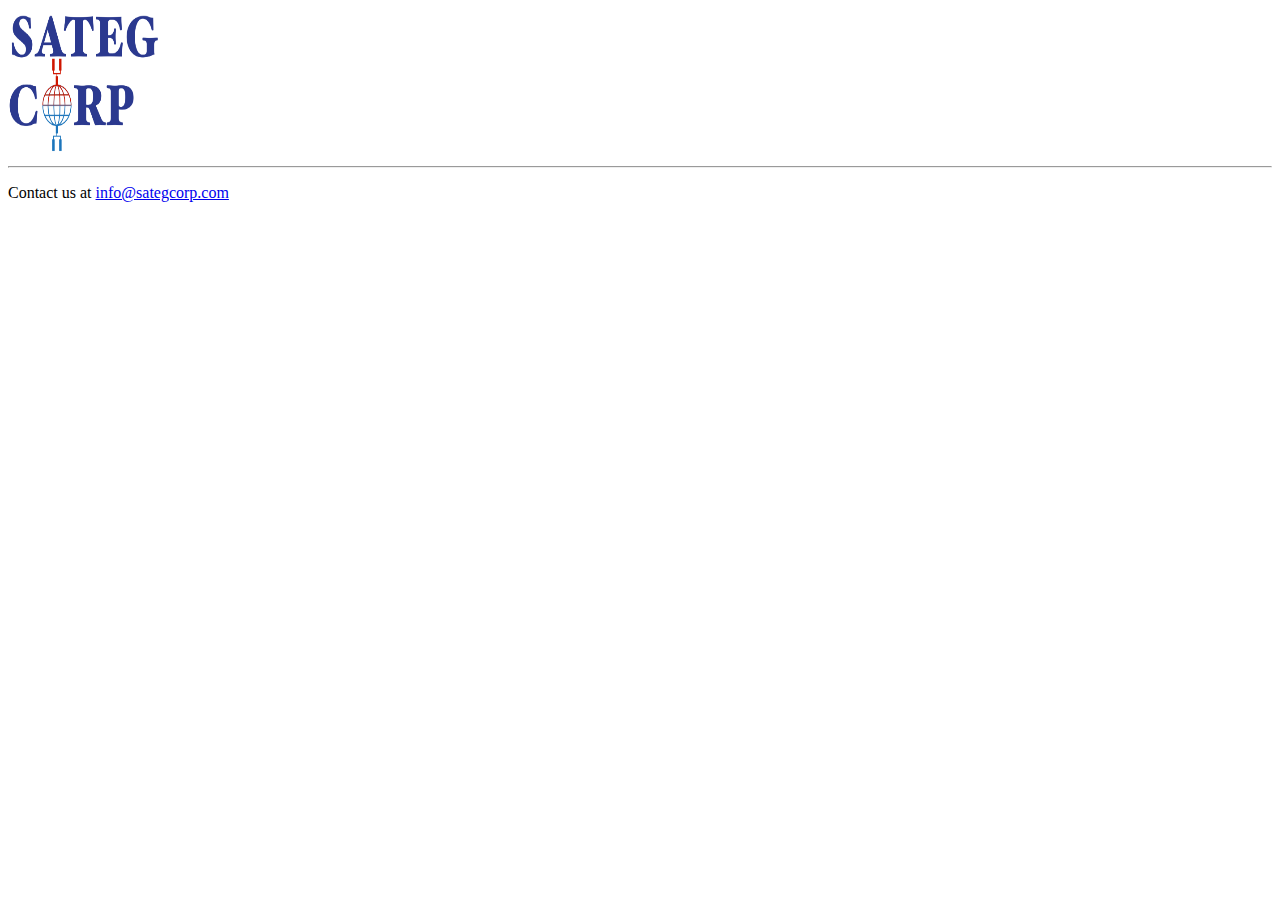
==== index.html @ cbb001ba "Basic contact site" ====
<html>
  <head></head>
  <body>
    <img size="small" src="sateglogo_v3.png" alt="SATEG CORP" style="float:none;width:150px;height:150px;">
    <hr>
    <p>
      Contact us at <a href="mailto:info@sategcorp.com">info@sategcorp.com</a>
    </p>
  </body>
</html>
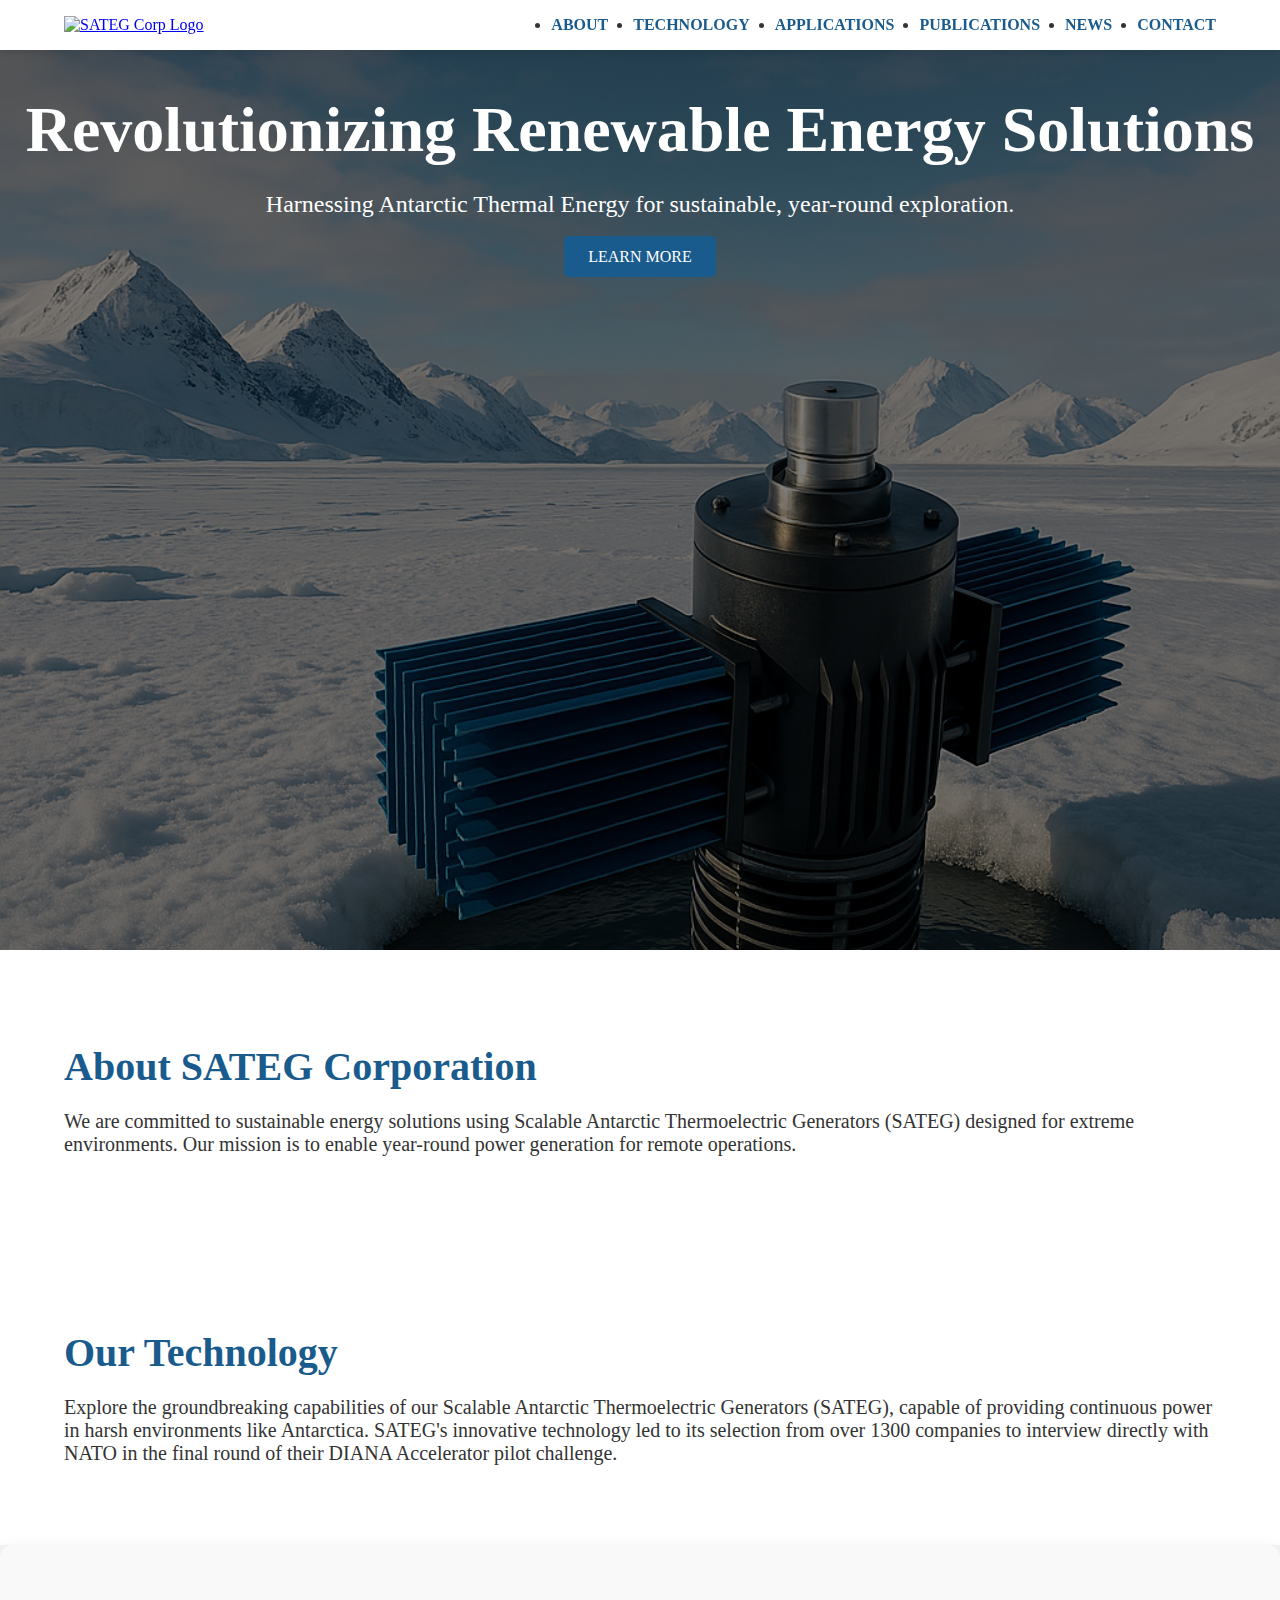
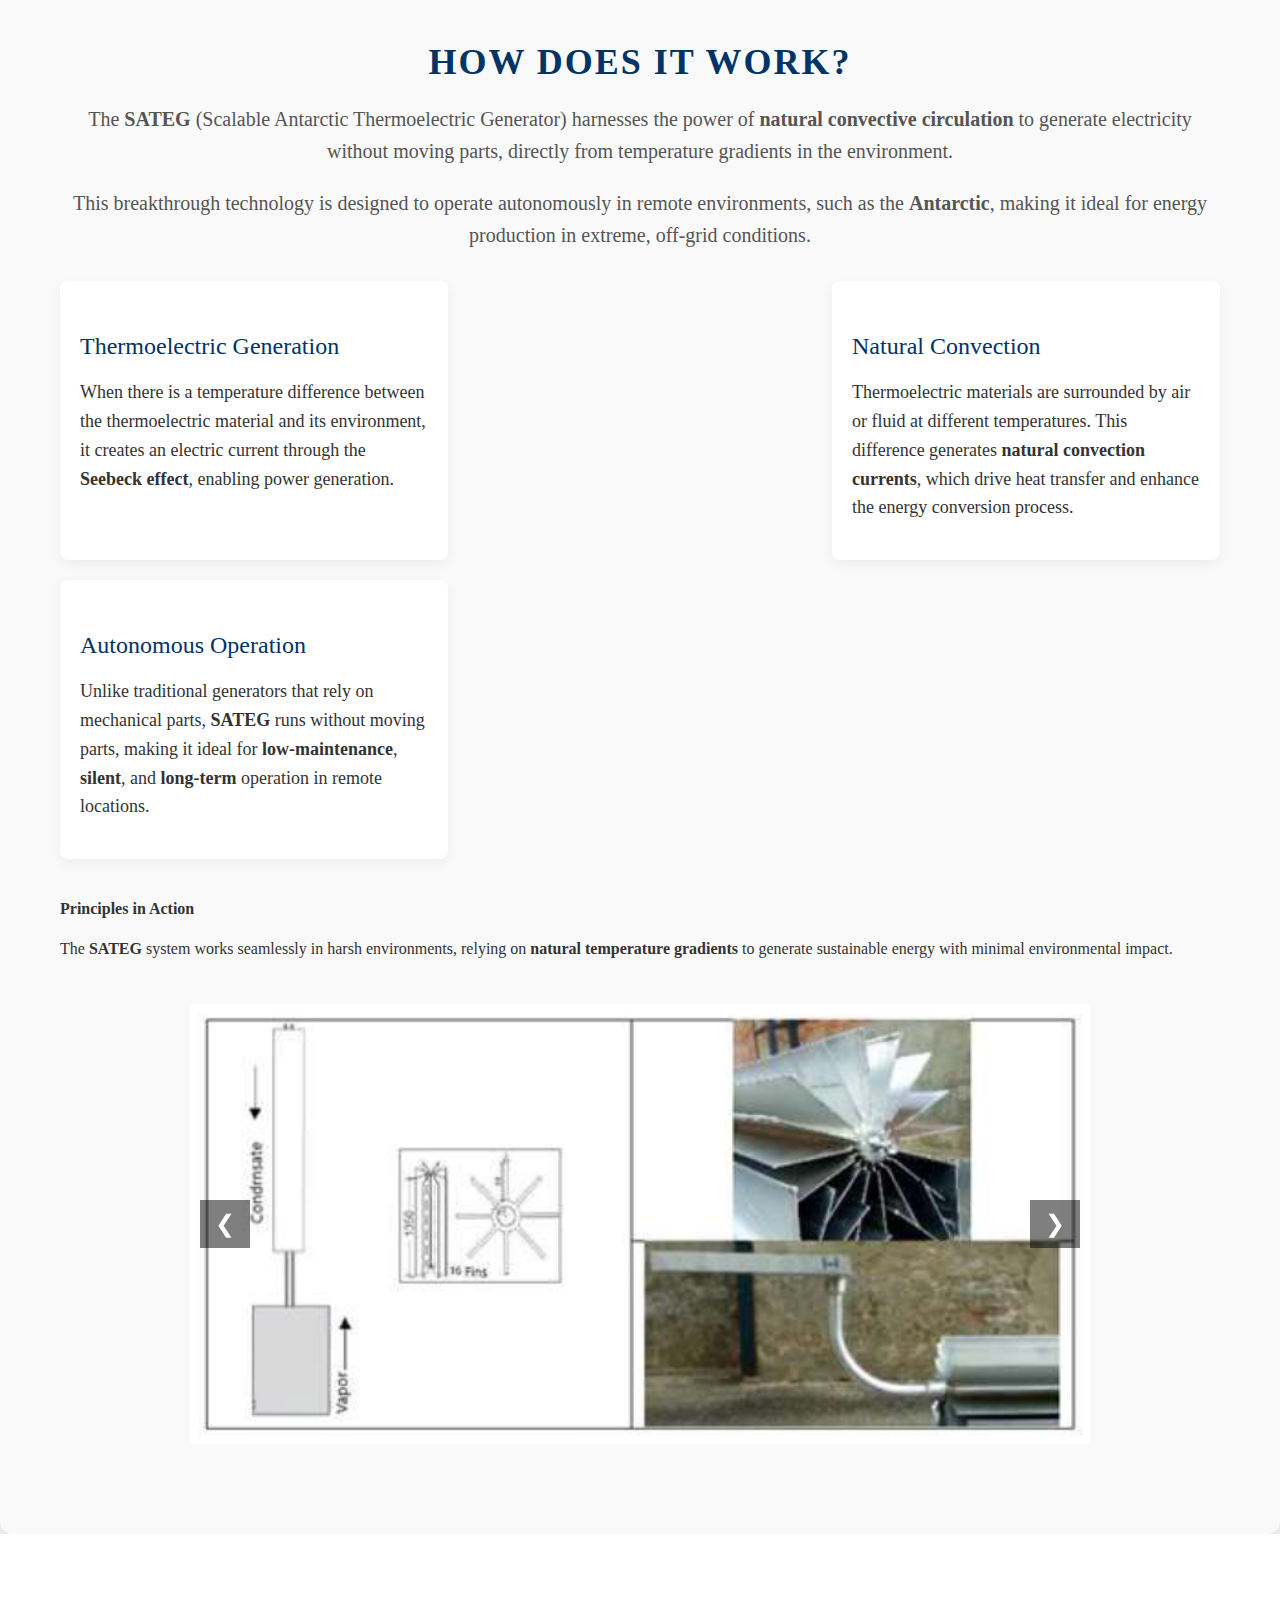
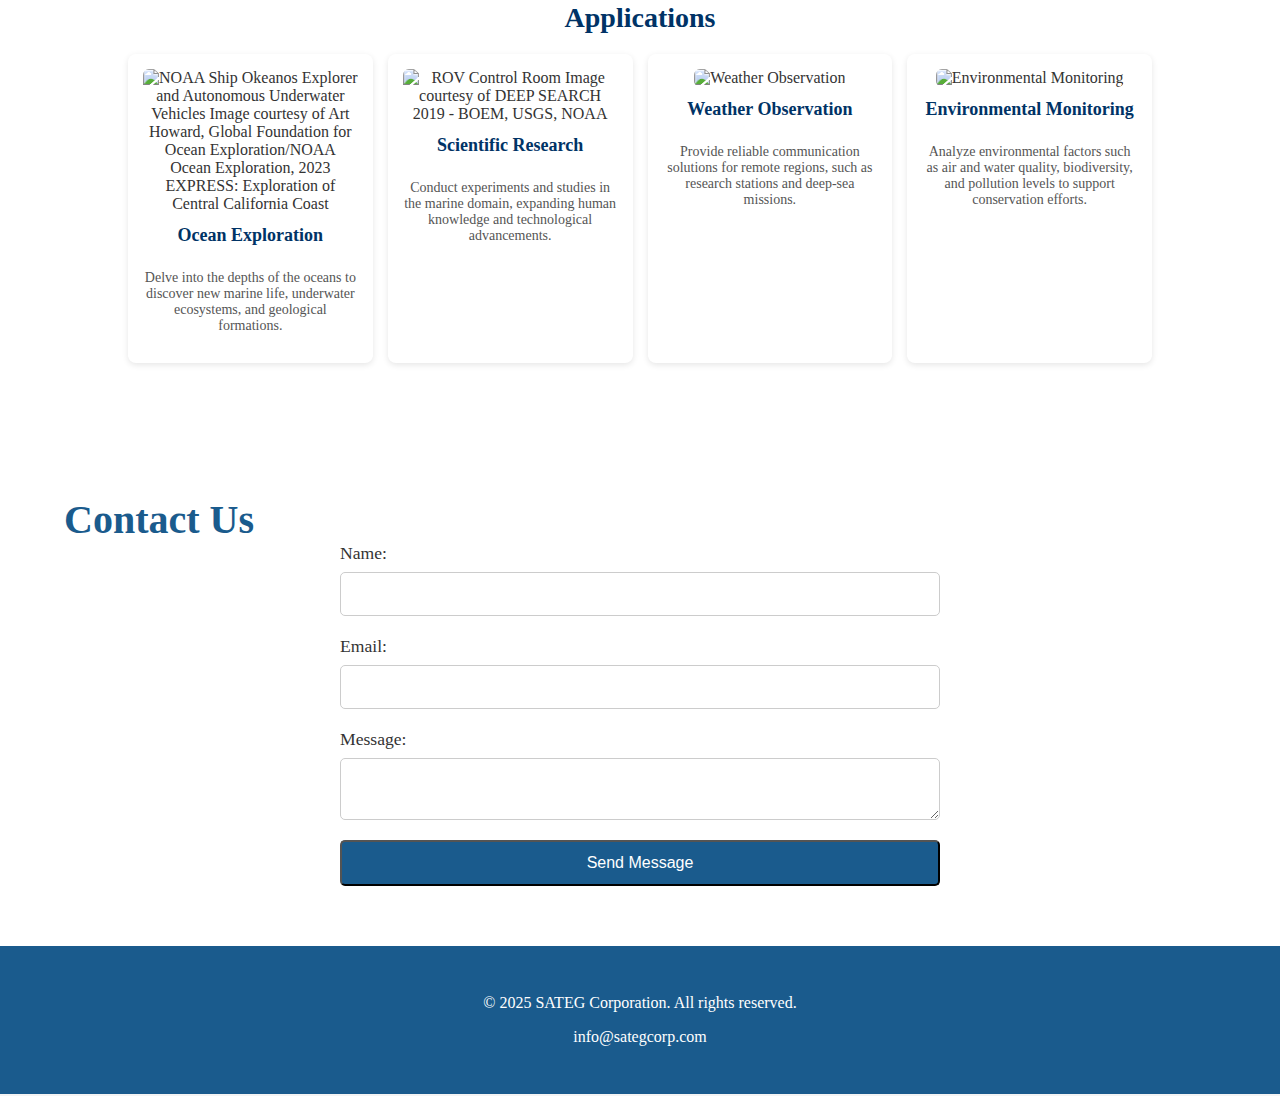
==== commit b0a61beb: "Update from Bobby" ====
--- a/index.html
+++ b/index.html
@@ -1,10 +1,163 @@
-<html>
-  <head></head>
-  <body>
-    <img size="small" src="sateglogo_v3.png" alt="SATEG CORP" style="float:none;width:150px;height:150px;">
-    <hr>
-    <p>
-      Contact us at <a href="mailto:info@sategcorp.com">info@sategcorp.com</a>
-    </p>
-  </body>
+<!DOCTYPE html>
+<html lang="en">
+<head>
+    <meta charset="UTF-8">
+    <meta name="viewport" content="width=device-width, initial-scale=1.0">
+    <meta http-equiv="X-UA-Compatible" content="ie=edge">
+    <title>SATEG Corporation - Sustainable Energy Solutions</title>
+    <link rel="stylesheet" href="styles.css">
+</head>
+<body>
+
+    <!-- Navbar -->
+    <nav class="navbar">
+        <div class="logo">
+            <a href="#"><img src="C:\Users\rkova\Documents\SATEG Corp\SATEG Website Update\images\sateglogo_v3.png" alt="SATEG Corp Logo" class="logo-img"></a>
+        </div>
+        <ul>
+            <li><a href="index.html#about">About</a></li>
+            <li><a href="index.html#technology">Technology</a></li>
+            <li><a href="index.html#applications">Applications</a></li>
+            <li><a href="publications.html">Publications</a></li>
+            <li><a href="index.html#news">News</a></li>
+            <li><a href="index.html#contact">Contact</a></li>
+        </ul>
+    </nav>
+
+    
+
+    <!-- Hero Section -->
+    <header class="hero-section">
+        <div class="hero-overlay">
+            <div class="hero-content">
+                <h1>Revolutionizing Renewable Energy Solutions</h1>
+                <p>Harnessing Antarctic Thermal Energy for sustainable, year-round exploration.</p>
+                <a href="#technology" class="cta-btn">Learn More</a>
+            </div>
+        </div>
+    </header>
+
+    <!-- About Section -->
+    <section id="about" class="section">
+        <div class="section-content">
+            <h2>About SATEG Corporation</h2>
+            <p>We are committed to sustainable energy solutions using Scalable Antarctic Thermoelectric Generators (SATEG) designed for extreme environments. Our mission is to enable year-round power generation for remote operations.</p>
+        </div>
+    </section>
+
+    <!-- Technology Section -->
+    <section id="technology" class="section">
+        <div class="section-content">
+            <h2>Our Technology</h2>
+            <p>Explore the groundbreaking capabilities of our Scalable Antarctic Thermoelectric Generators (SATEG), capable of providing continuous power in harsh environments like Antarctica. SATEG's innovative technology led to its selection from over 1300 companies to interview directly with NATO in the final round of their DIANA Accelerator pilot challenge.</p>
+        </div>
+    </section>
+
+       <!-- New "How Does It Work" Subheading -->
+       <div id="how-it-works" class="how-it-works">
+        <h3>How Does It Work?</h3>
+        
+        <div class="description">
+            <p>The <strong>SATEG</strong> (Scalable Antarctic Thermoelectric Generator) harnesses the power of <strong>natural convective circulation</strong> to generate electricity without moving parts, directly from temperature gradients in the environment.</p>
+            <p>This breakthrough technology is designed to operate autonomously in remote environments, such as the <strong>Antarctic</strong>, making it ideal for energy production in extreme, off-grid conditions.</p>
+        </div>
+        
+        <!-- Key Principles with Horizontal Layout -->
+        <div class="principles">
+            <div class="left-principle">
+                <h4>Thermoelectric Generation</h4>
+                <p>When there is a temperature difference between the thermoelectric material and its environment, it creates an electric current through the <strong>Seebeck effect</strong>, enabling power generation.</p>
+            </div>
+            
+            <div class="center-principle">
+                <h4>Natural Convection</h4>
+                <p>Thermoelectric materials are surrounded by air or fluid at different temperatures. This difference generates <strong>natural convection currents</strong>, which drive heat transfer and enhance the energy conversion process.</p>
+            </div>
+
+            <div class="right-principle">
+                <h4>Autonomous Operation</h4>
+                <p>Unlike traditional generators that rely on mechanical parts, <strong>SATEG</strong> runs without moving parts, making it ideal for <strong>low-maintenance</strong>, <strong>silent</strong>, and <strong>long-term</strong> operation in remote locations.</p>
+            </div>
+        </div>
+        
+        <!-- Schematic Image -->
+        <h4>Principles in Action</h4>
+        <p>The <strong>SATEG</strong> system works seamlessly in harsh environments, relying on <strong>natural temperature gradients</strong> to generate sustainable energy with minimal environmental impact.</p>
+    
+        <!-- Slideshow Section -->
+            <div class="schematic-slideshow">
+                <div class="slideshow-container">
+                    <img src="images/schematic1.png" class="slideshow-item active">
+                    <img src="images/schematic2.png" class="slideshow-item">
+                    <img src="images/schematic3.png" class="slideshow-item">
+                    <img src="images/schematic4.png" class="slideshow-item">
+                    <img src="images/schematic5.png" class="slideshow-item">
+                    <img src="images/schematic6.png" class="slideshow-item">
+                </div>
+                <button class="slideshow-btn prev-btn">&#10094;</button>
+                <button class="slideshow-btn next-btn">&#10095;</button>
+            </div>
+
+    </div>
+</section>
+
+ <!-- Applications Section (Now Following Technology) -->
+<section id="applications" class="applications-section">
+    <h3>Applications</h3>
+    <div class="applications-container">
+        <div class="application">
+            <img src="C:\Users\rkova\Documents\SATEG Corp\SATEG Website Update\images\ocean_exploration.jpg" alt="NOAA Ship Okeanos Explorer and Autonomous Underwater Vehicles
+            Image courtesy of Art Howard, Global Foundation for Ocean Exploration/NOAA Ocean Exploration, 2023 EXPRESS: Exploration of Central California Coast">
+            <h4>Ocean Exploration</h4>
+            <p>Delve into the depths of the oceans to discover new marine life, underwater ecosystems, and geological formations.</p>
+        </div>
+        <div class="application">
+            <img src="C:\Users\rkova\Documents\SATEG Corp\SATEG Website Update\images\scientific_research.jpg" alt="ROV Control Room
+            Image courtesy of DEEP SEARCH 2019 - BOEM, USGS, NOAA">
+            <h4>Scientific Research</h4>
+            <p>Conduct experiments and studies in the marine domain, expanding human knowledge and technological advancements.</p>
+        </div>
+        <div class="application">
+            <img src= "C:\Users\rkova\Documents\SATEG Corp\SATEG Website Update\images\local weather observation.jpg" alt="Weather Observation">
+            <h4>Weather Observation</h4>
+            <p>Provide reliable communication solutions for remote regions, such as research stations and deep-sea missions.</p>
+        </div>
+        <div class="application">
+            <img src= "C:\Users\rkova\Documents\SATEG Corp\SATEG Website Update\images\automated_weather_station.jpg" alt="Environmental Monitoring">
+            <h4>Environmental Monitoring</h4>
+            <p>Analyze environmental factors such as air and water quality, biodiversity, and pollution levels to support conservation efforts.</p>
+        </div>
+    </div>
+</section>
+    
+
+    <!-- Contact Section -->
+    <section id="contact" class="section">
+        <div class="container">
+            <h2>Contact Us</h2>
+            <form action="submit_form.php" method="POST">
+                <label for="name">Name:</label>
+                <input type="text" id="name" name="name" required>
+                <label for="email">Email:</label>
+                <input type="email" id="email" name="email" required>
+                <label for="message">Message:</label>
+                <textarea id="message" name="message" required></textarea>
+                <button type="submit">Send Message</button>
+            </form>
+        </div>
+    </section>
+    
+    <!-- Footer -->
+    <footer>
+        <p>&copy; 2025 SATEG Corporation. All rights reserved.</p>
+        <p>info@sategcorp.com</p>
+    </footer>
+
+    <!-- Java Script-->
+   
+    <script src="js/carousel.js"></script> 
+  
+
+</body>
+
 </html>
--- a/styles.css
+++ b/styles.css
@@ -0,0 +1,517 @@
+/* General Styles */
+body {
+    font-family: 'Hoefler Text', Georgia, serif;
+    margin: 0;
+    padding: 0;
+    background-color: #f4f4f4;
+    color: #333;
+}
+
+/* Navbar */
+.navbar {
+    display: flex;
+    justify-content: space-between;
+    align-items: center;
+    position: sticky;
+    top: 0;
+    background-color: #fff;
+    padding: 1rem 5%;
+    box-shadow: 0 2px 10px rgba(0, 0, 0, 0.1);
+    z-index: 10;
+}
+
+.navbar .logo a {
+    display: inline-block;
+}
+
+.navbar .logo-img {
+    width: 120px; /* Adjust logo size */
+    height: auto;
+}
+
+.navbar ul {
+    display: flex;
+    margin: 0;
+    padding: 0;
+}
+
+.navbar ul li {
+    margin-left: 25px;
+}
+
+.navbar ul li a {
+    color: #1a5b8d; /* Primary accent color */
+    font-size: 16px;
+    font-weight: bold;
+    text-decoration: none;
+    text-transform: uppercase;
+}
+
+/* Hero Section */
+.hero-section {
+    position: relative;
+    width: 100%;
+    height: 100vh; /* Full viewport height */
+    background-image: url('images/SATEG Deployment in Antarctic Landscape.png'); /* Replace with the hero image */
+    background-size: cover;
+    background-position: center;
+    color: white;
+    display: flex;
+    align-items: center;
+    justify-content: center;
+    text-align: center;
+}
+
+.hero-overlay {
+    position: absolute;
+    top: 0;
+    left: 0;
+    right: 0;
+    bottom: 0;
+    background: rgba(0, 0, 0, 0.5); /* Dark overlay */
+}
+
+.hero-content h1 {
+    font-size: 4rem;
+    font-weight: bold;
+    margin-bottom: 20px;
+}
+
+.hero-content p {
+    font-size: 1.5rem;
+    margin-bottom: 30px;
+}
+
+.cta-btn {
+    background-color: #1a5b8d;
+    padding: 12px 24px;
+    color: #fff;
+    border-radius: 5px;
+    font-size: 1rem;
+    text-transform: uppercase;
+    text-decoration: none;
+}
+
+/* Section Styling */
+.section {
+    padding: 60px 5%;
+    background-color: #fff;
+    color: #333;
+}
+
+.section h2 {
+    font-size: 2.5rem;
+    margin-bottom: 0px;
+    color: #1a5b8d;
+}
+
+.section p {
+    font-size: 1.25rem;
+}
+
+/* Slideshow Container */
+.schematic-slideshow {
+    position: relative;
+    width: 80%;
+    max-width: 900px;
+    margin: auto;
+    overflow: hidden;
+    height: 500px; /* Set the height to be fixed */
+}
+
+/* Individual Items in the Slideshow */
+.slideshow-container {
+    display: flex;
+    transition: transform 0.5s ease-in-out;
+    height: 100%; /* Ensure the container takes up the full height of the slideshow */
+}
+
+.slideshow-item {
+    width: 100%;
+    max-width: 900px;
+    display: none;
+    transition: all 0.5s ease-in-out;
+    object-fit: contain; /* Ensures that the images fit within the container without distortion */
+    height: 100%; /* Make the images fill the container */
+}
+
+/* Active Item */
+.slideshow-item.active {
+    display: block;
+    opacity: 1;
+}
+
+/* Hover Effect - Pop-out for Images */
+.slideshow-item:hover {
+    transform: scale(1.2); /* Increase size when hovered */
+    z-index: 2; /* Make hovered image appear above others */
+    opacity: 1; /* Ensure the image is fully visible when hovered */
+}
+
+/* Buttons */
+.slideshow-btn {
+    position: absolute;
+    top: 50%;
+    transform: translateY(-50%);
+    background-color: rgba(0, 0, 0, 0.5);
+    color: white;
+    border: none;
+    padding: 10px 15px;
+    font-size: 24px;
+    cursor: pointer;
+    z-index: 10;
+}
+
+.prev-btn {
+    left: 10px;
+}
+
+.next-btn {
+    right: 10px;
+}
+
+.slideshow-btn:hover {
+    background-color: rgba(0, 0, 0, 0.7);
+}
+
+
+/* How Does It Work Section Styling */
+#how-it-works {
+    margin-top: 0px;
+    padding: 60px;
+    background: #f9f9f9;
+    border-radius: 12px;
+    box-shadow: 0 6px 20px rgba(0, 0, 0, 0.1);
+    font-family: 'Hoefler Text', Georgia, serif;
+    max-width: 1200px;
+    margin: 0px auto;
+}
+
+/* Section Header Styling */
+#how-it-works h3 {
+    font-size: 36px;
+    font-weight: 600;
+    color: #003366;
+    text-align: center;
+    margin-bottom: 20px;
+    text-transform: uppercase;
+    letter-spacing: 2px;
+}
+
+/* Description Section */
+#how-it-works .description {
+    margin-bottom: 30px;
+    text-align: center;
+}
+
+#how-it-works .description p {
+    font-size: 20px;
+    color: #555;
+    line-height: 1.6;
+}
+
+/* Key Principles Layout - Flexbox for Horizontal Layout */
+#how-it-works .principles {
+    display: flex;
+    justify-content: space-between;
+    flex-wrap: wrap;
+}
+
+#how-it-works .left-principle,
+#how-it-works .center-principle,
+#how-it-works .right-principle {
+    width: 30%;
+    background: #ffffff;
+    padding: 20px;
+    margin-bottom: 20px;
+    border-radius: 8px;
+    box-shadow: 0 4px 12px rgba(0, 0, 0, 0.05);
+    transition: all 0.3s ease-in-out;
+}
+
+#how-it-works .left-principle h4,
+#how-it-works .center-principle h4,
+#how-it-works .right-principle h4 {
+    font-size: 24px;
+    font-weight: 500;
+    color: #003366;
+    margin-bottom: 15px;
+}
+
+#how-it-works .left-principle p,
+#how-it-works .center-principle p,
+#how-it-works .right-principle p {
+    font-size: 18px;
+    color: #333;
+    line-height: 1.6;
+}
+
+#how-it-works .left-principle:hover,
+#how-it-works .center-principle:hover,
+#how-it-works .right-principle:hover {
+    transform: translateY(-10px);
+    box-shadow: 0 8px 20px rgba(0, 0, 0, 0.1);
+}
+
+/* Schematic Image Styling */
+.sateg-schematic {
+    text-align: center;
+    margin-top: 40px;
+}
+
+.sateg-schematic-img {
+    max-width: 90%;
+    height: auto;
+    border-radius: 12px;
+    box-shadow: 0 6px 18px rgba(0, 0, 0, 0.1);
+    transition: all 0.3s ease;
+}
+
+.sateg-schematic-img:hover {
+    transform: scale(1.05);
+}
+/* Applications Section*/
+.applications-section {
+    text-align: center;
+    padding: 40px 10%;
+    background-color: white;
+}
+
+.applications-section h3 {
+    font-size: 28px;
+    font-weight: 600;
+    margin-bottom: 20px;
+    color: #003366; /* Adjust to match the branding */
+}
+
+.applications-container {
+    display: flex;
+    justify-content: space-between;
+    align-items: stretch;
+    gap: 15px;
+}
+
+.application {
+    flex: 1;
+    background: white;
+    padding: 15px;
+    border-radius: 8px;
+    box-shadow: 0 2px 6px rgba(0, 0, 0, 0.1);
+    text-align: center;
+    transition: transform 0.3s ease-in-out;
+}
+
+.application:hover {
+    transform: translateY(-5px);
+}
+
+.application img {
+    width: 100%;
+    height: 160px;
+    object-fit: cover;
+    border-radius: 6px;
+}
+
+.application h4 {
+    font-size: 18px;
+    margin-top: 12px;
+    color: #003366;
+}
+
+.application p {
+    font-size: 14px;
+    color: #555;
+    margin-top: 8px;
+}
+
+
+/*Publications Page */
+
+.publications-section {
+    text-align: center;
+    padding: 60px 10%;
+    background-color: #f8f9fa;
+}
+
+.publications-container {
+    display: flex;
+    flex-direction: column;
+    gap: 20px;
+    max-width: 800px;
+    margin: 0 auto;
+}
+
+.publication {
+    display: flex;
+    align-items: center;
+    justify-content: space-between;
+    background: white;
+    padding: 15px;
+    border-radius: 8px;
+    box-shadow: 0 2px 6px rgba(0, 0, 0, 0.1);
+}
+
+.publication h4 {
+    flex-grow: 1;
+    text-align: center;
+    font-size: 18px;
+    margin-bottom: 8px;
+    color: #003366;
+}
+
+.publication a {
+    text-decoration: none;
+    color: #007bff;
+    font-weight: bold;
+    white-space: nowrap;
+}
+
+.publication a:hover {
+    text-decoration: underline;
+}
+
+/* Thumbnail Image Styling */
+.publications-container,
+.pdf-container {
+    display: flex;
+    flex-direction: column;
+    gap: 20px;
+    max-width: 800px;
+    margin: 0 auto;
+}
+
+.publication,
+.pdf-item {
+    background: white;
+    padding: 15px;
+    border-radius: 8px;
+    box-shadow: 0 2px 6px rgba(0, 0, 0, 0.1);
+    display: flex;
+    align-items: center;
+    justify-content: space-between;
+    gap: 20px;
+}
+
+.publication-thumbnail,
+.publication-thumbnail {
+    width: 80px; /* Set a fixed width for the thumbnails */
+    height: 80px; /* Set a fixed height */
+    object-fit: cover; /* Ensures the image fits within the container */
+    border-radius: 4px;
+}
+
+.publication h4,
+.pdf-item h4 {
+    font-size: 18px;
+    margin-bottom: 8px;
+    color: #003366;
+    text-align: center;
+}
+
+.publication a,
+.pdf-item a {
+    text-decoration: none;
+    color: #007bff;
+    font-weight: bold;
+    white-space: nowrap;
+}
+
+.publication a:hover,
+.pdf-item a:hover {
+    text-decoration: underline;
+}
+/* PDF Repository */
+.pdf-repository-section {
+    text-align: center;
+    padding: 60px 10%;
+    background-color: #f0f0f0;
+}
+
+.pdf-container {
+    display: flex;
+    flex-direction: column;
+    gap: 20px;
+    max-width: 800px;
+    margin: 0 auto;
+}
+
+.pdf-item {
+    background: white;
+    padding: 15px;
+    border-radius: 8px;
+    box-shadow: 0 2px 6px rgba(0, 0, 0, 0.1);
+}
+
+.pdf-item h4 {
+    font-size: 18px;
+    margin-bottom: 8px;
+    color: #003366;
+}
+
+.pdf-item a {
+    display: inline-block;
+    text-decoration: none;
+    color: #007bff;
+    font-weight: bold;
+}
+
+.pdf-item a:hover {
+    text-decoration: underline;
+}
+
+/* Contact Form */
+form {
+    display: flex;
+    flex-direction: column;
+    max-width: 600px;
+    margin: 0 auto;
+}
+
+form label {
+    font-size: 1.1rem;
+    margin-bottom: 8px;
+    color: #333;
+}
+
+form input, form textarea {
+    padding: 12px;
+    margin-bottom: 20px;
+    border: 1px solid #ccc;
+    border-radius: 5px;
+    font-size: 1rem;
+}
+
+form button {
+    background-color: #1a5b8d;
+    padding: 12px 24px;
+    color: #fff;
+    border-radius: 5px;
+    font-size: 1rem;
+    cursor: pointer;
+}
+
+form button:hover {
+    background-color: #174b71;
+}
+/* Footer */
+footer {
+    background-color: #1a5b8d;
+    color: white;
+    text-align: center;
+    padding: 2rem 5%;
+}
+
+/* Responsive Styling */
+@media (max-width: 768px) {
+    .navbar ul {
+        display: none; /* Hide navbar on smaller screens for mobile-friendly design */
+    }
+
+    .hero-content h1 {
+        font-size: 2.5rem;
+    }
+
+    .hero-content p {
+        font-size: 1.25rem;
+    }
+}
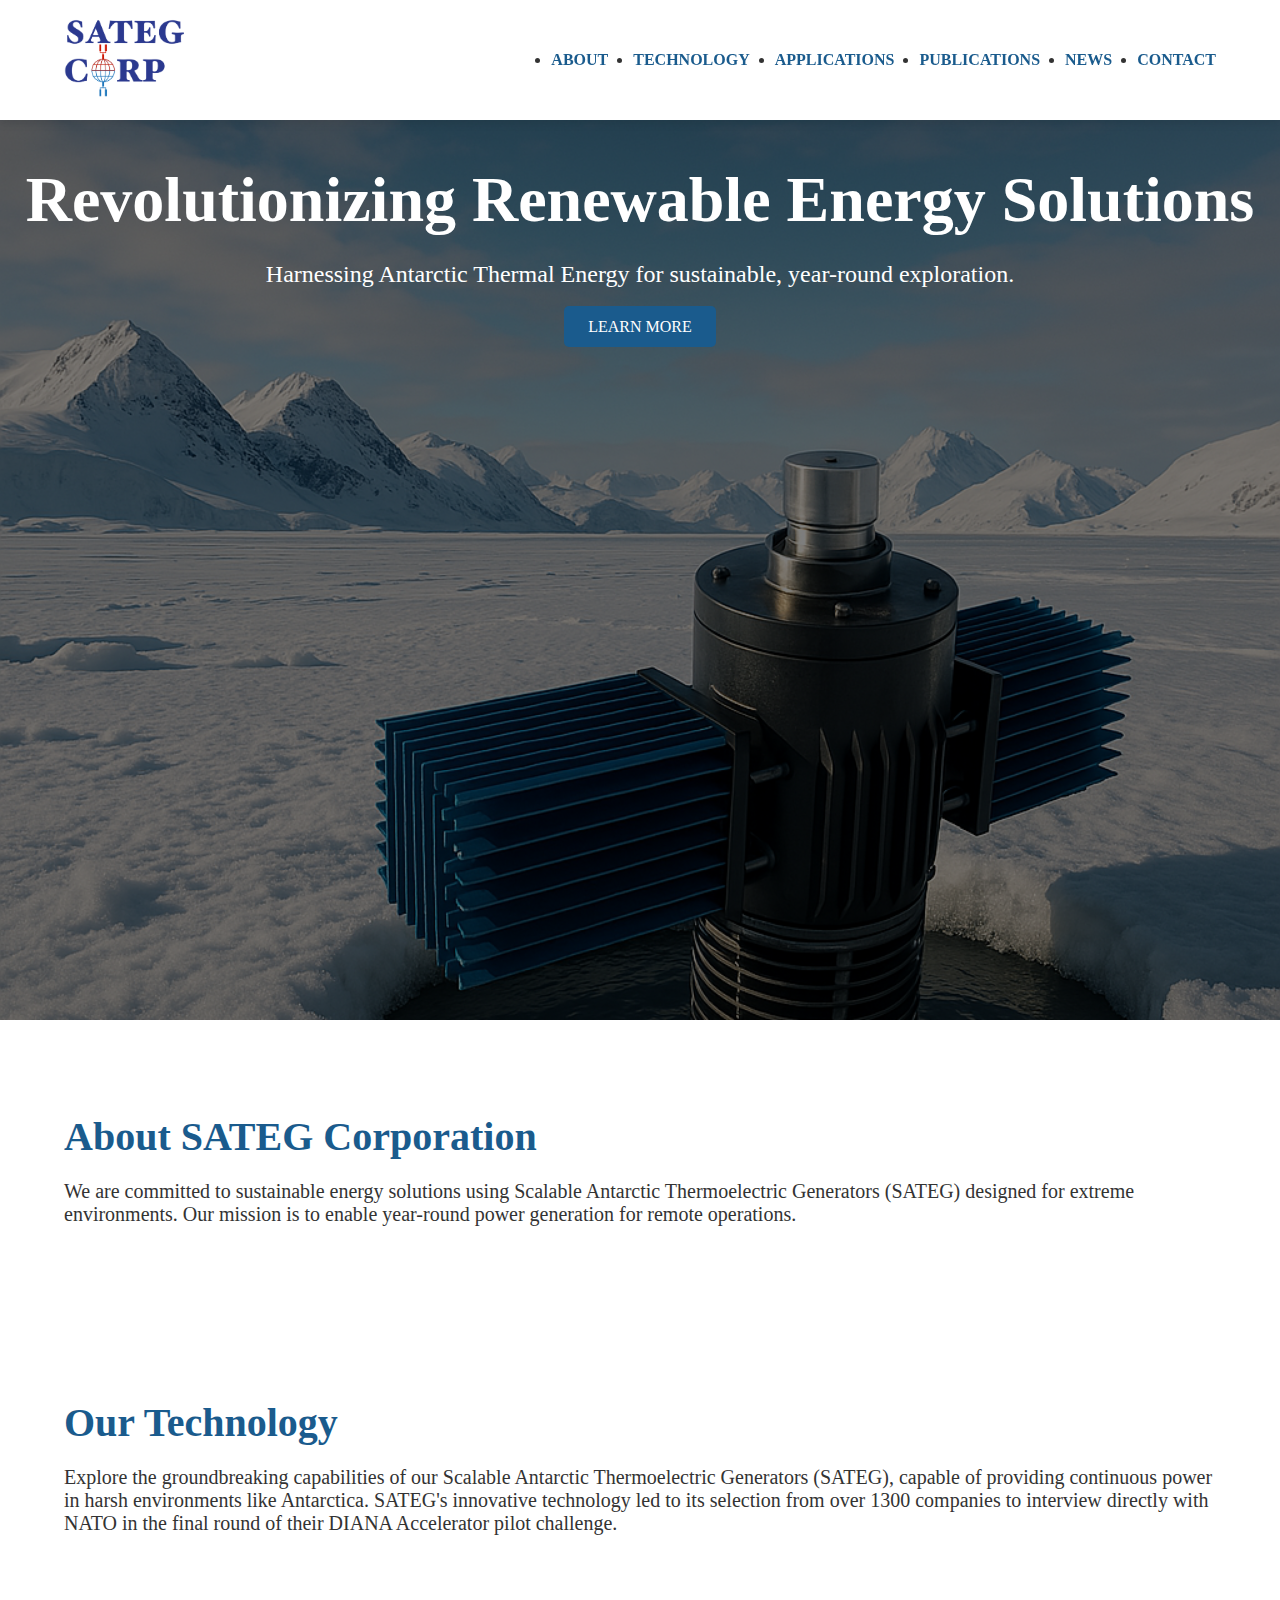
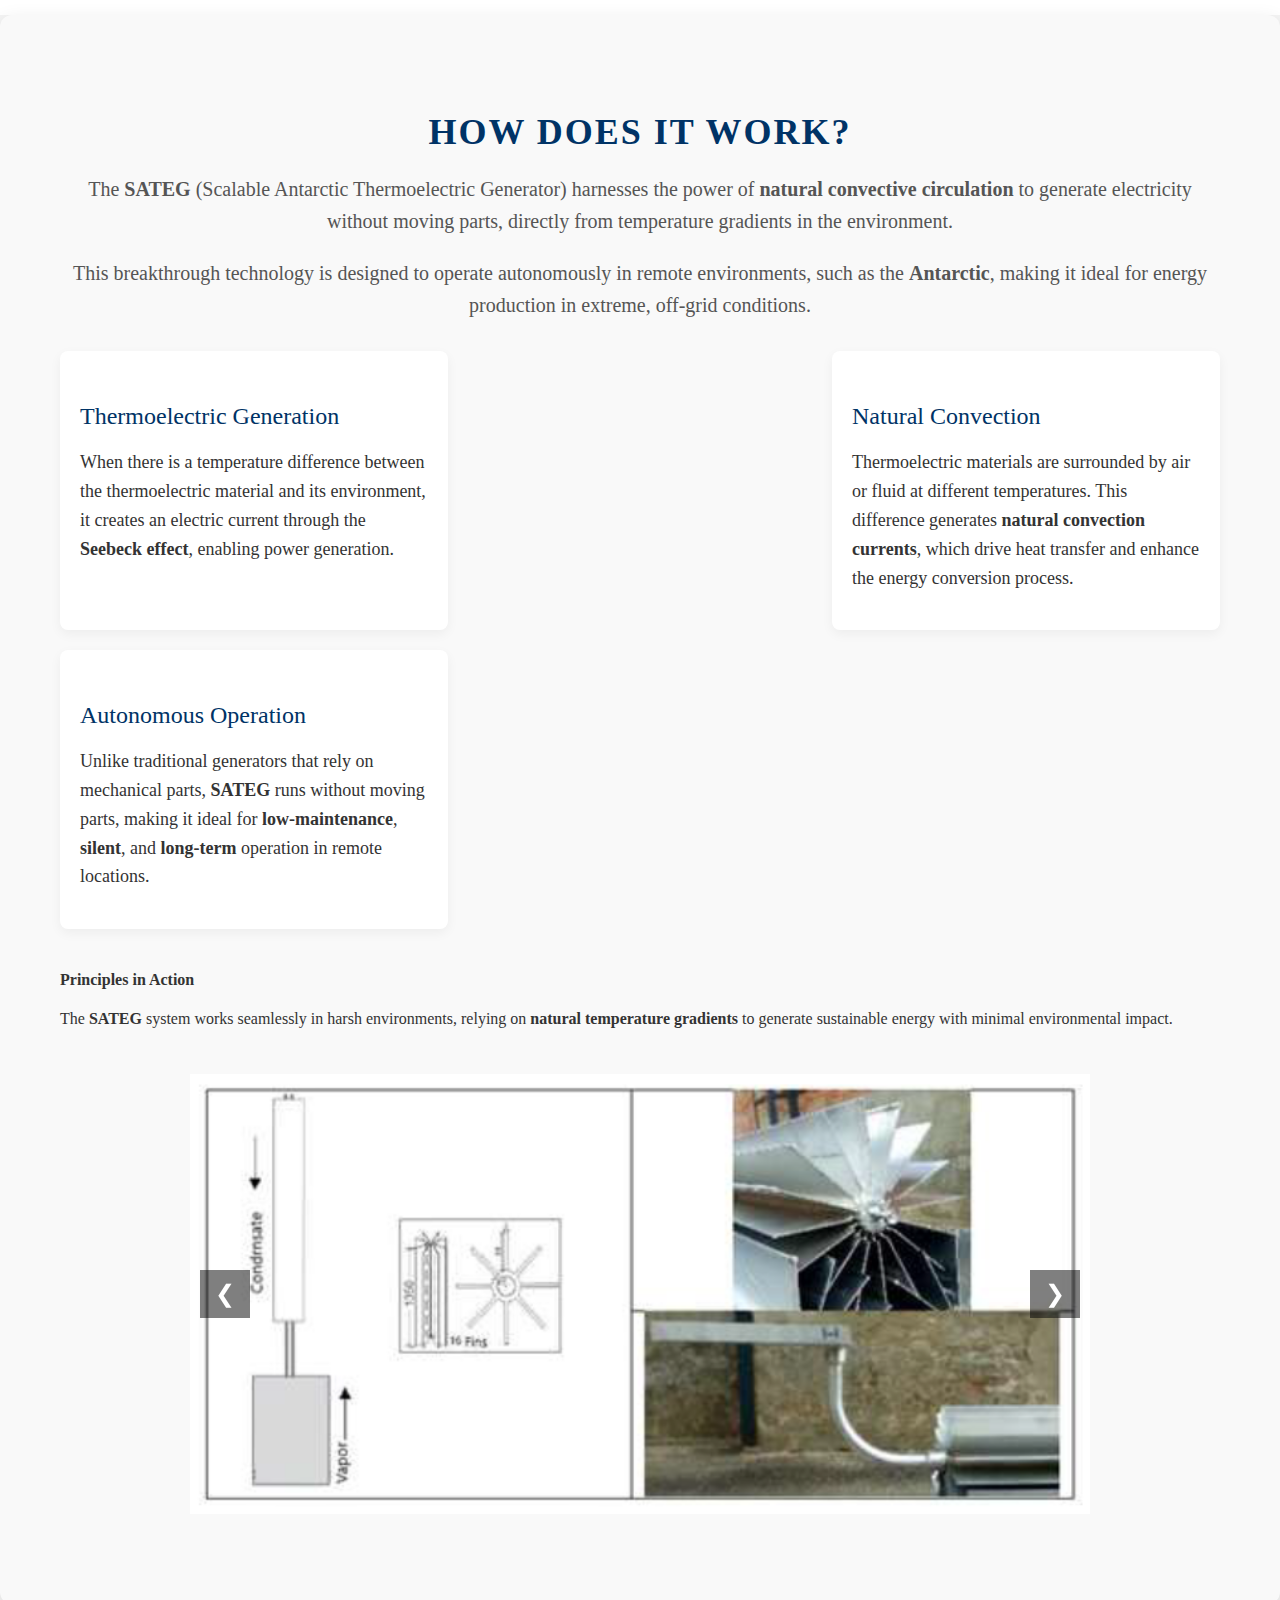
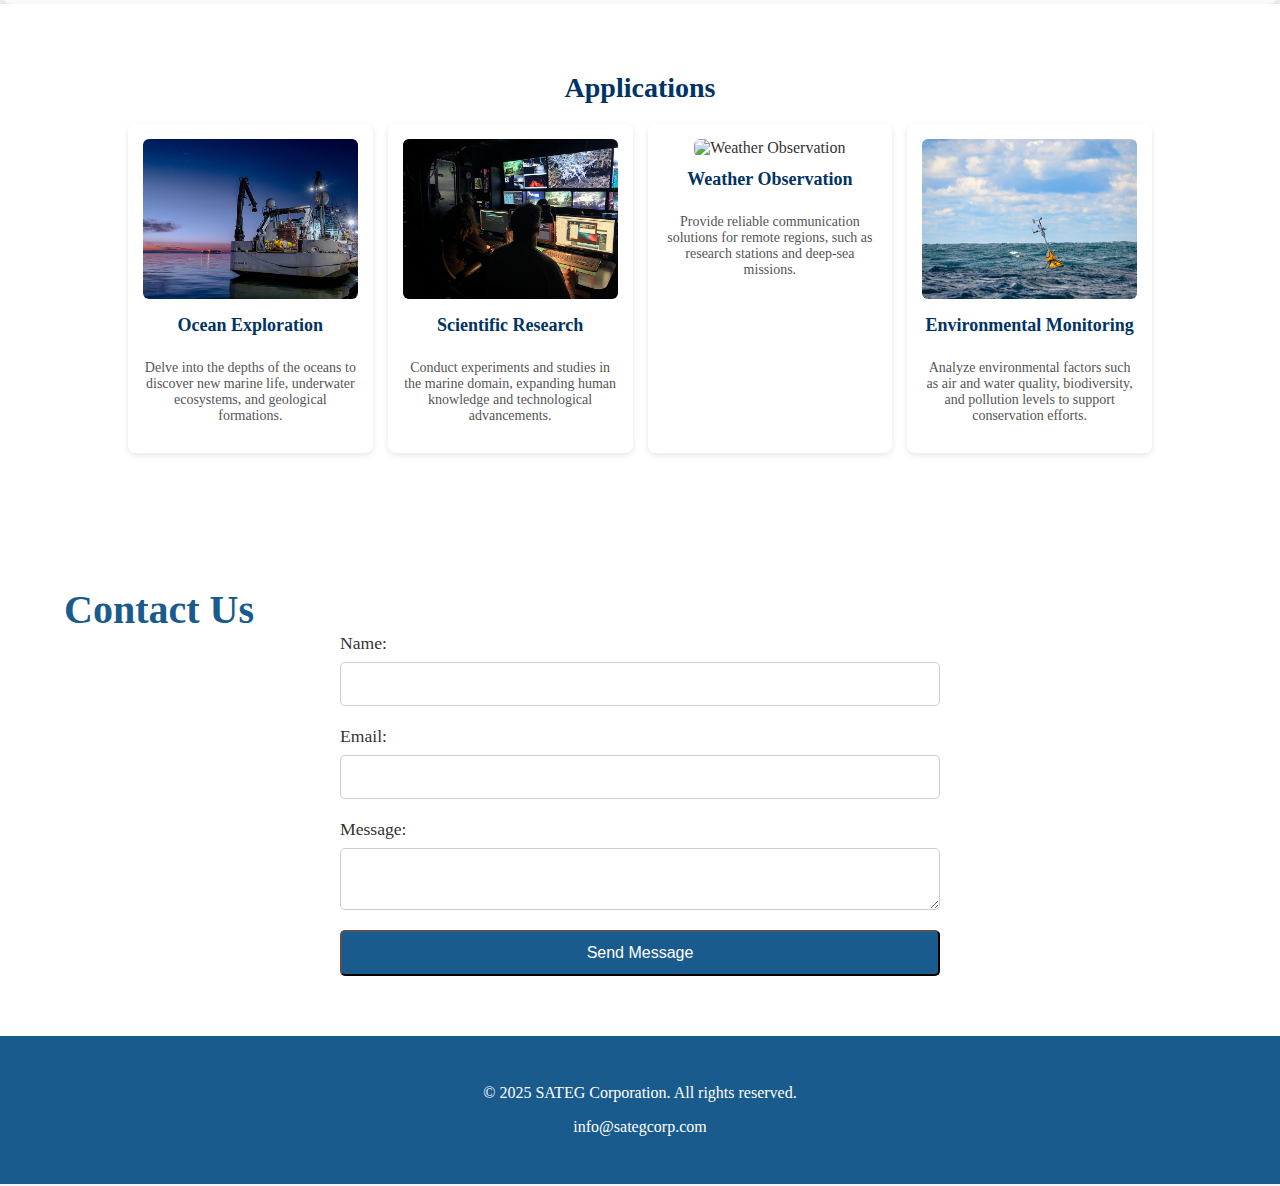
==== commit b40119c7: "Remove Windows file-paths" ====
--- a/index.html
+++ b/index.html
@@ -12,7 +12,7 @@
     <!-- Navbar -->
     <nav class="navbar">
         <div class="logo">
-            <a href="#"><img src="C:\Users\rkova\Documents\SATEG Corp\SATEG Website Update\images\sateglogo_v3.png" alt="SATEG Corp Logo" class="logo-img"></a>
+            <a href="#"><img src="images/sateglogo_v3.png" alt="SATEG Corp Logo" class="logo-img"></a>
         </div>
         <ul>
             <li><a href="index.html#about">About</a></li>
@@ -106,24 +106,24 @@
     <h3>Applications</h3>
     <div class="applications-container">
         <div class="application">
-            <img src="C:\Users\rkova\Documents\SATEG Corp\SATEG Website Update\images\ocean_exploration.jpg" alt="NOAA Ship Okeanos Explorer and Autonomous Underwater Vehicles
+            <img src="images/ocean_exploration.jpg" alt="NOAA Ship Okeanos Explorer and Autonomous Underwater Vehicles
             Image courtesy of Art Howard, Global Foundation for Ocean Exploration/NOAA Ocean Exploration, 2023 EXPRESS: Exploration of Central California Coast">
             <h4>Ocean Exploration</h4>
             <p>Delve into the depths of the oceans to discover new marine life, underwater ecosystems, and geological formations.</p>
         </div>
         <div class="application">
-            <img src="C:\Users\rkova\Documents\SATEG Corp\SATEG Website Update\images\scientific_research.jpg" alt="ROV Control Room
+            <img src="images/scientific_research.jpg" alt="ROV Control Room
             Image courtesy of DEEP SEARCH 2019 - BOEM, USGS, NOAA">
             <h4>Scientific Research</h4>
             <p>Conduct experiments and studies in the marine domain, expanding human knowledge and technological advancements.</p>
         </div>
         <div class="application">
-            <img src= "C:\Users\rkova\Documents\SATEG Corp\SATEG Website Update\images\local weather observation.jpg" alt="Weather Observation">
+            <img src= "images/local weather observation.jpg" alt="Weather Observation">
             <h4>Weather Observation</h4>
             <p>Provide reliable communication solutions for remote regions, such as research stations and deep-sea missions.</p>
         </div>
         <div class="application">
-            <img src= "C:\Users\rkova\Documents\SATEG Corp\SATEG Website Update\images\automated_weather_station.jpg" alt="Environmental Monitoring">
+            <img src= "images/automated_weather_station.jpg" alt="Environmental Monitoring">
             <h4>Environmental Monitoring</h4>
             <p>Analyze environmental factors such as air and water quality, biodiversity, and pollution levels to support conservation efforts.</p>
         </div>
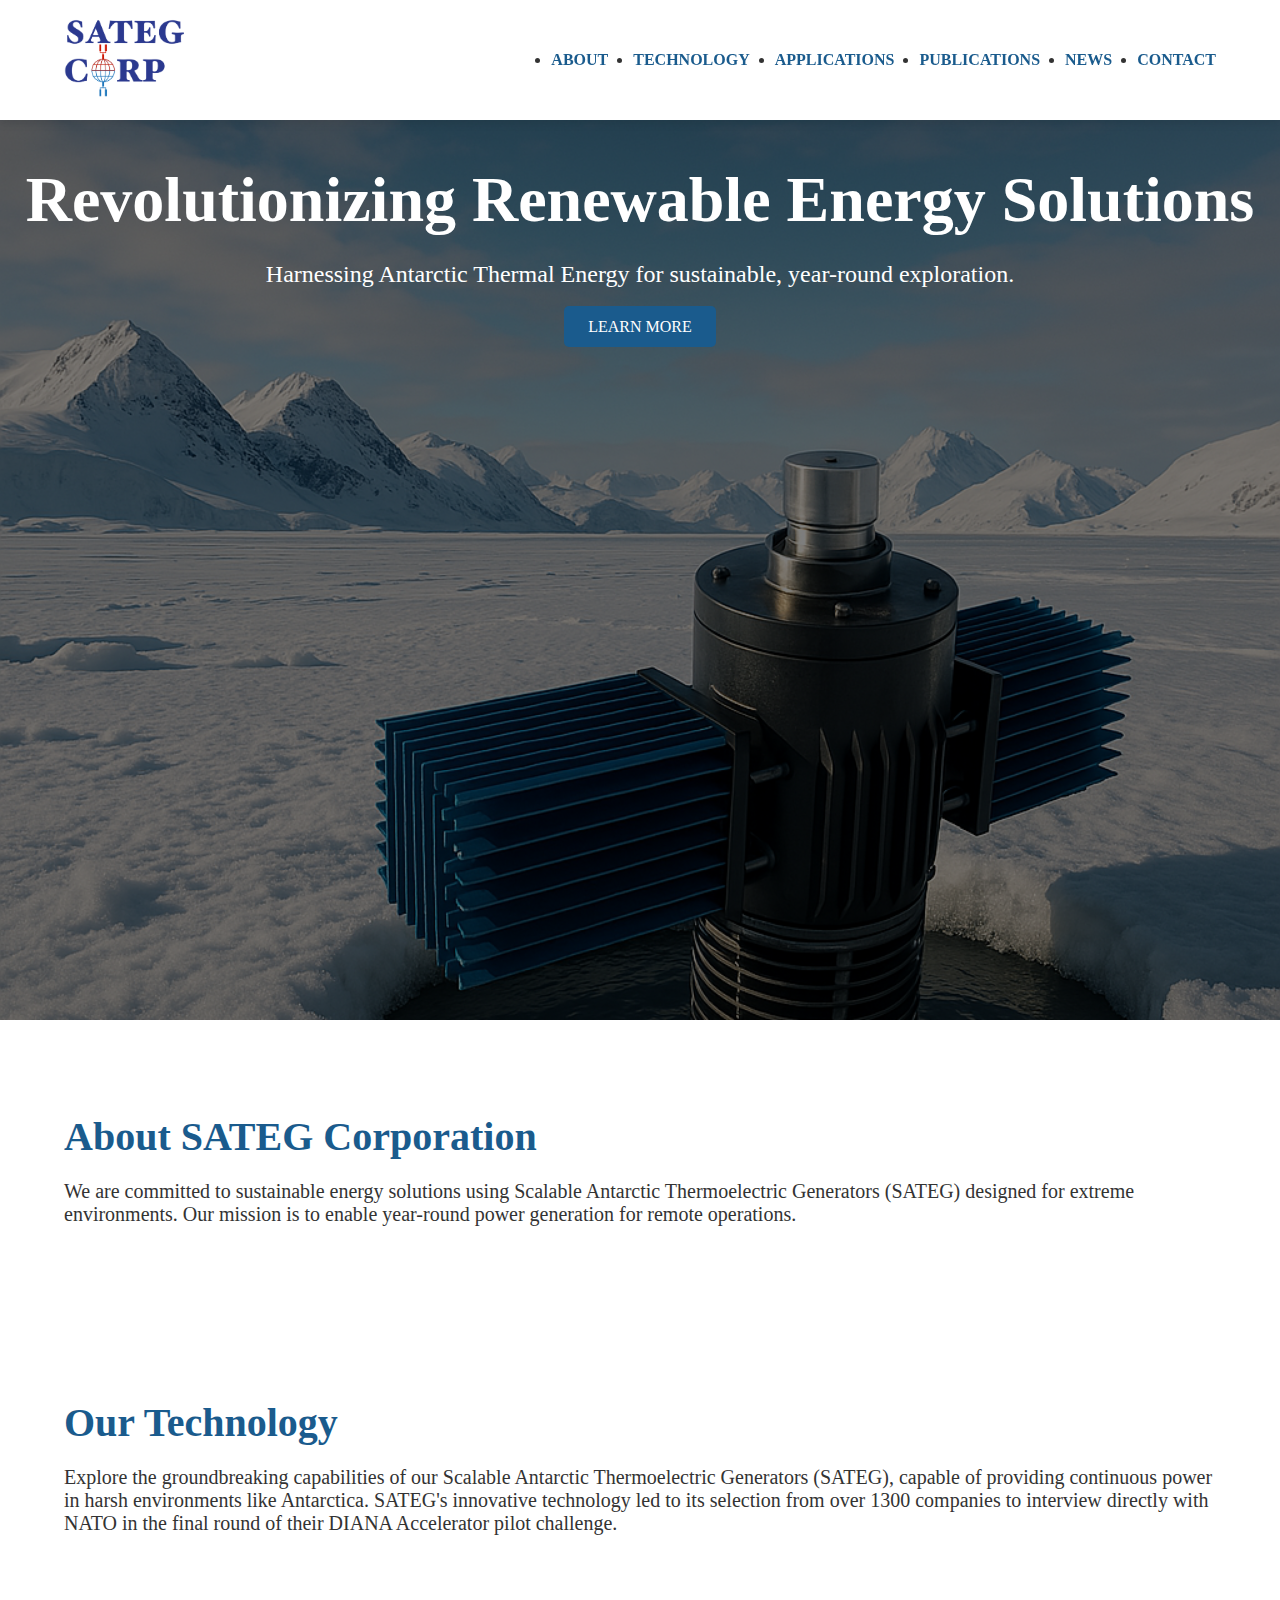
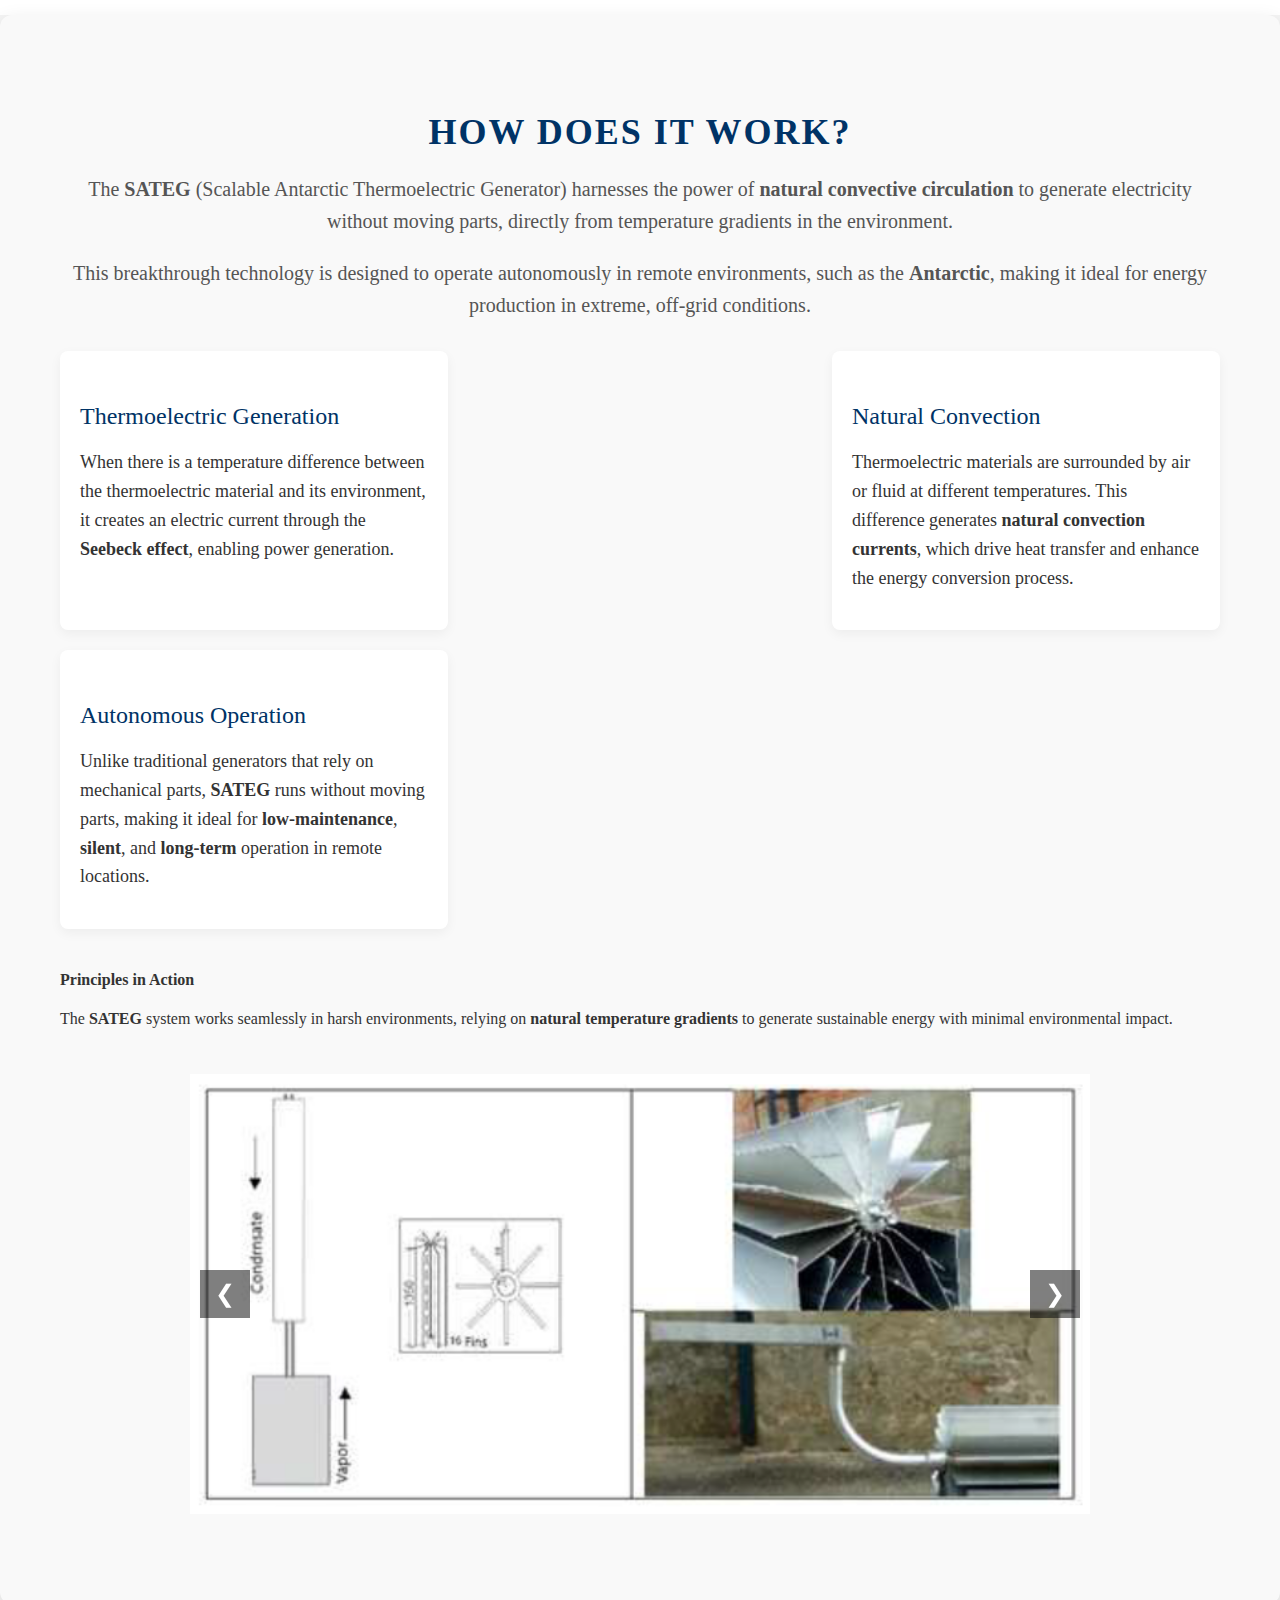
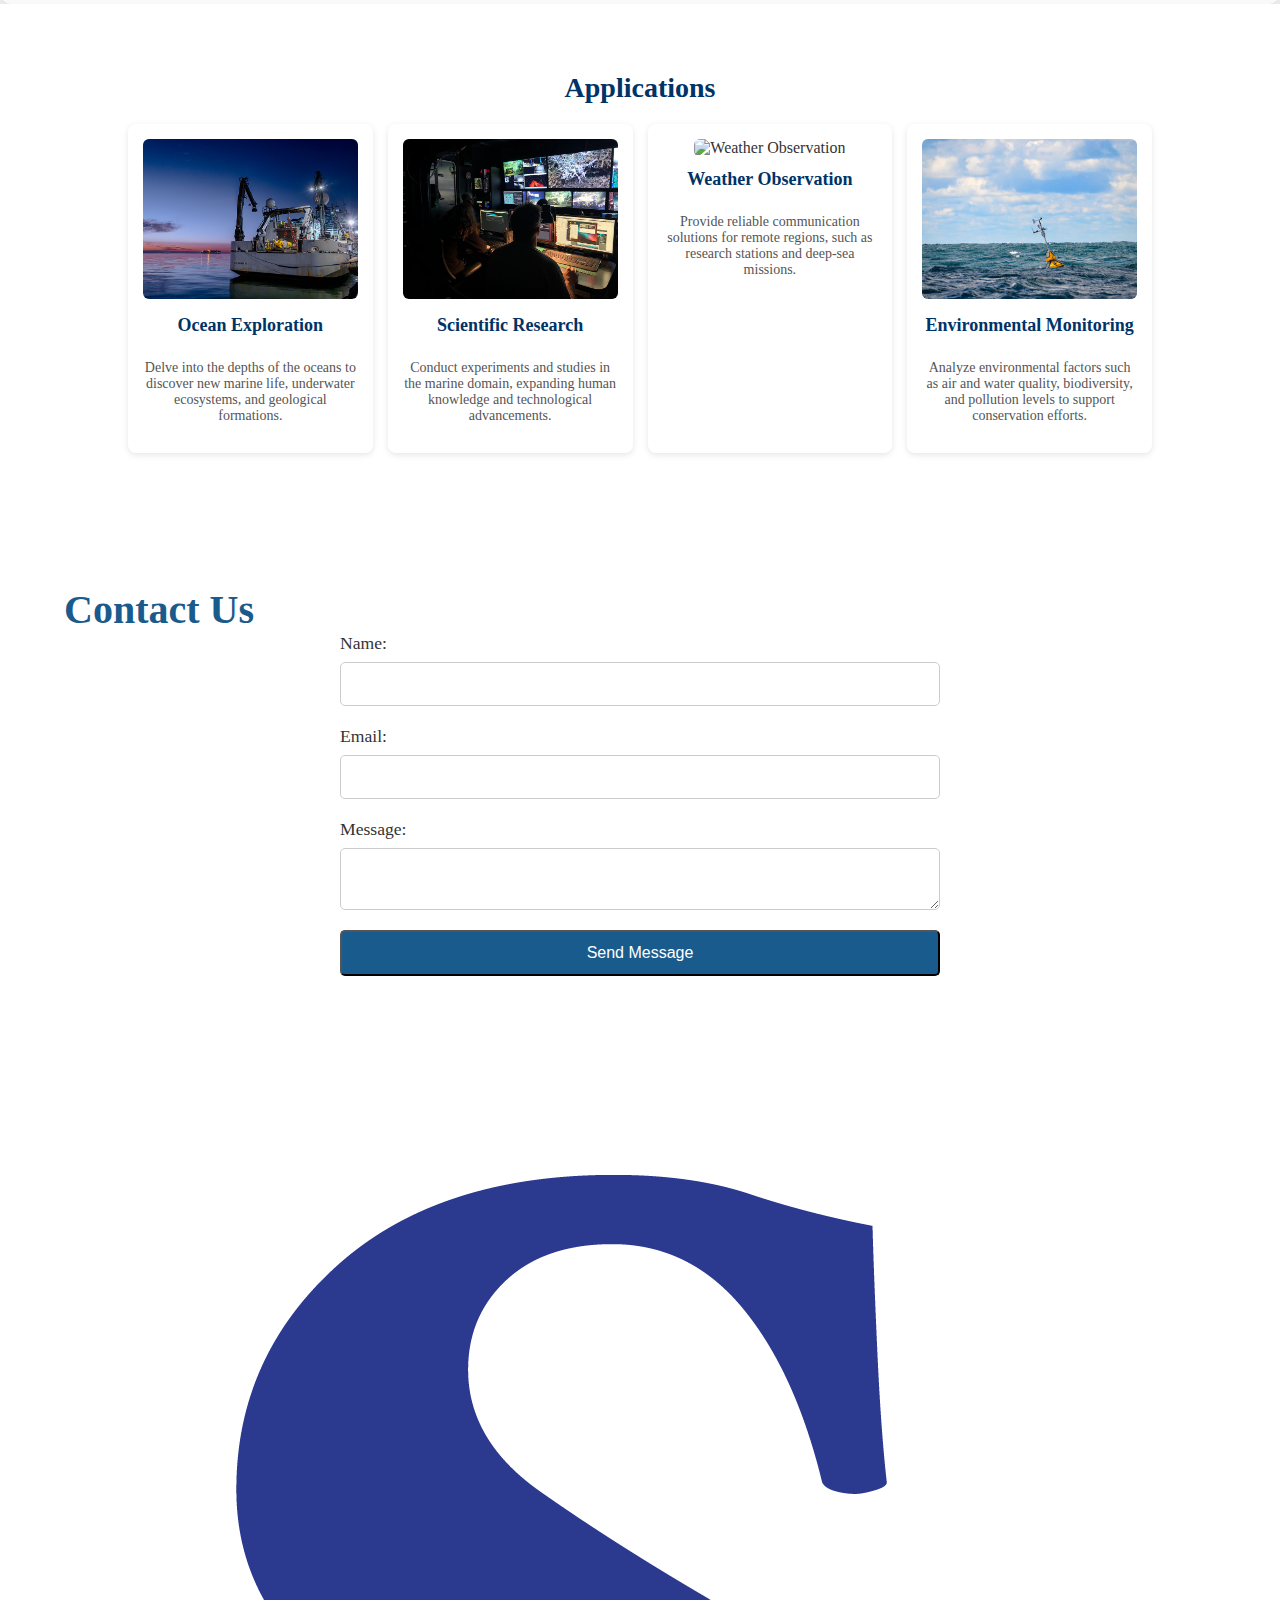
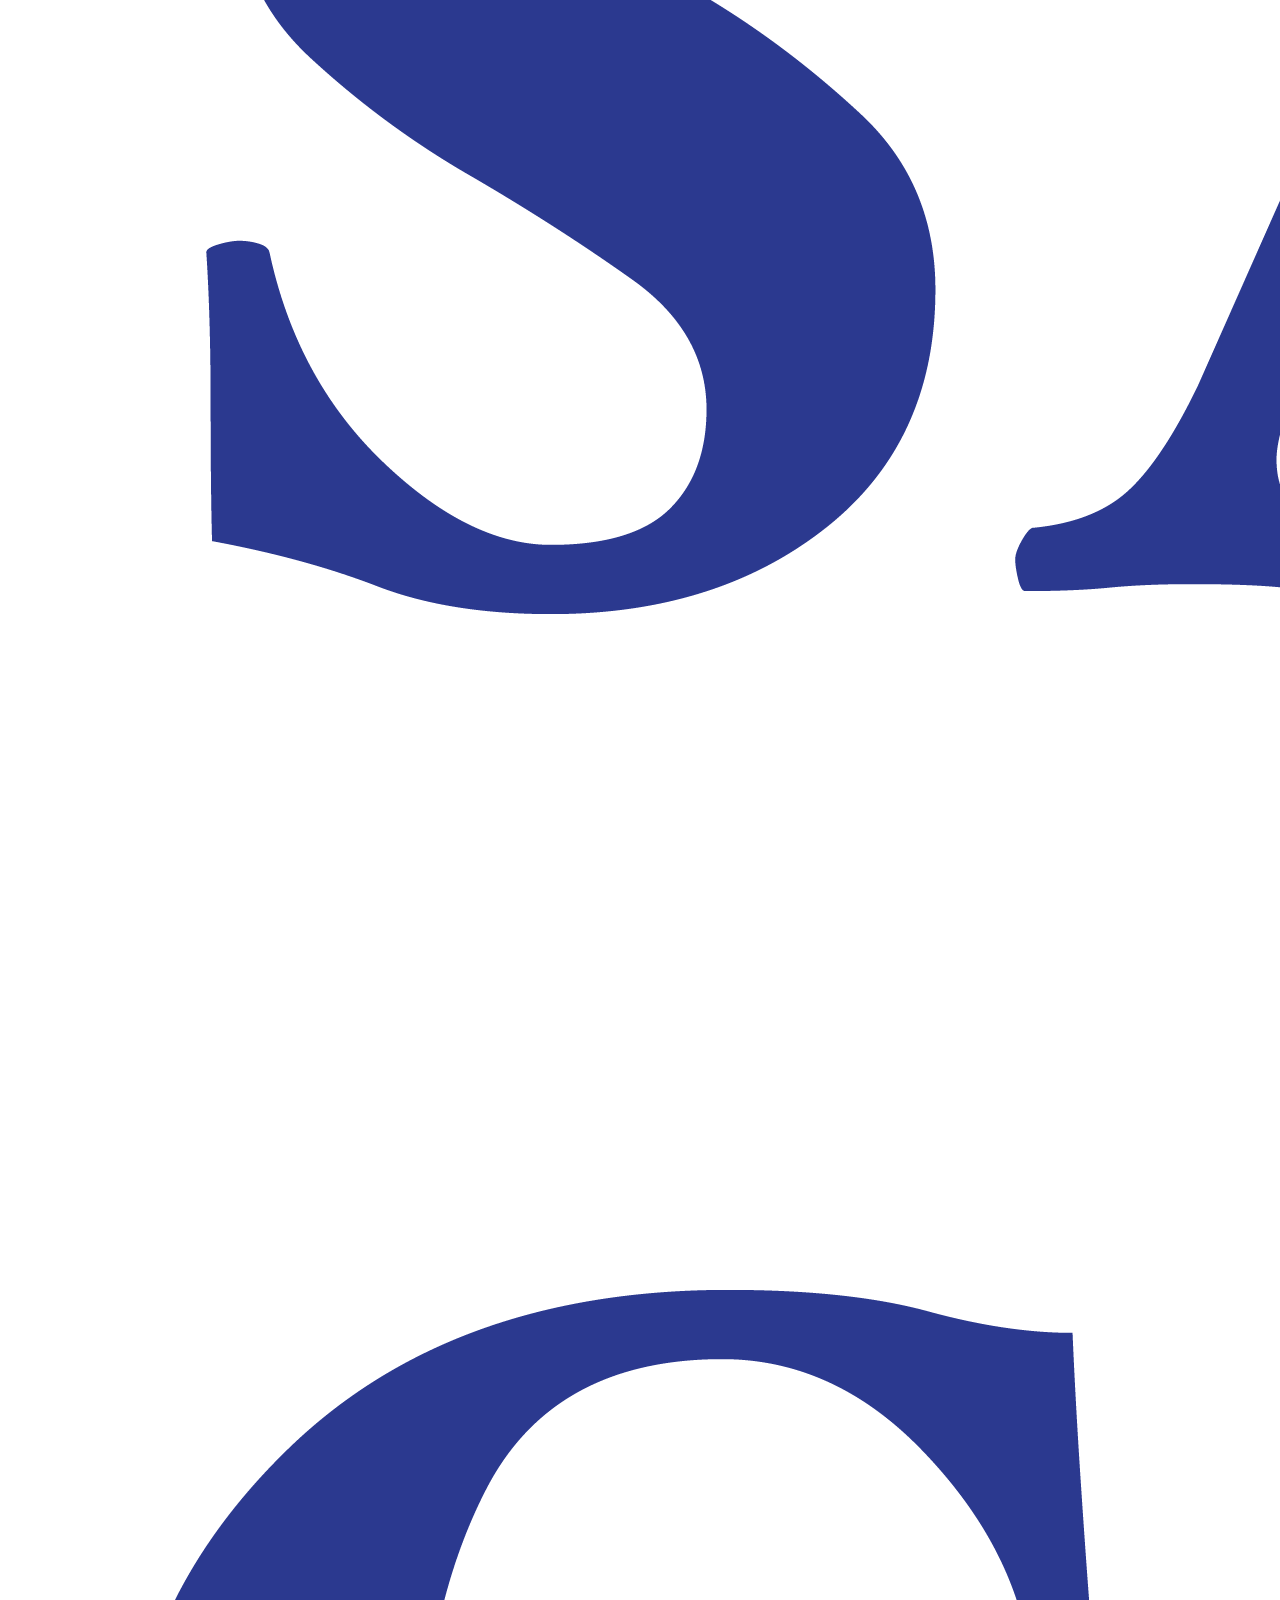
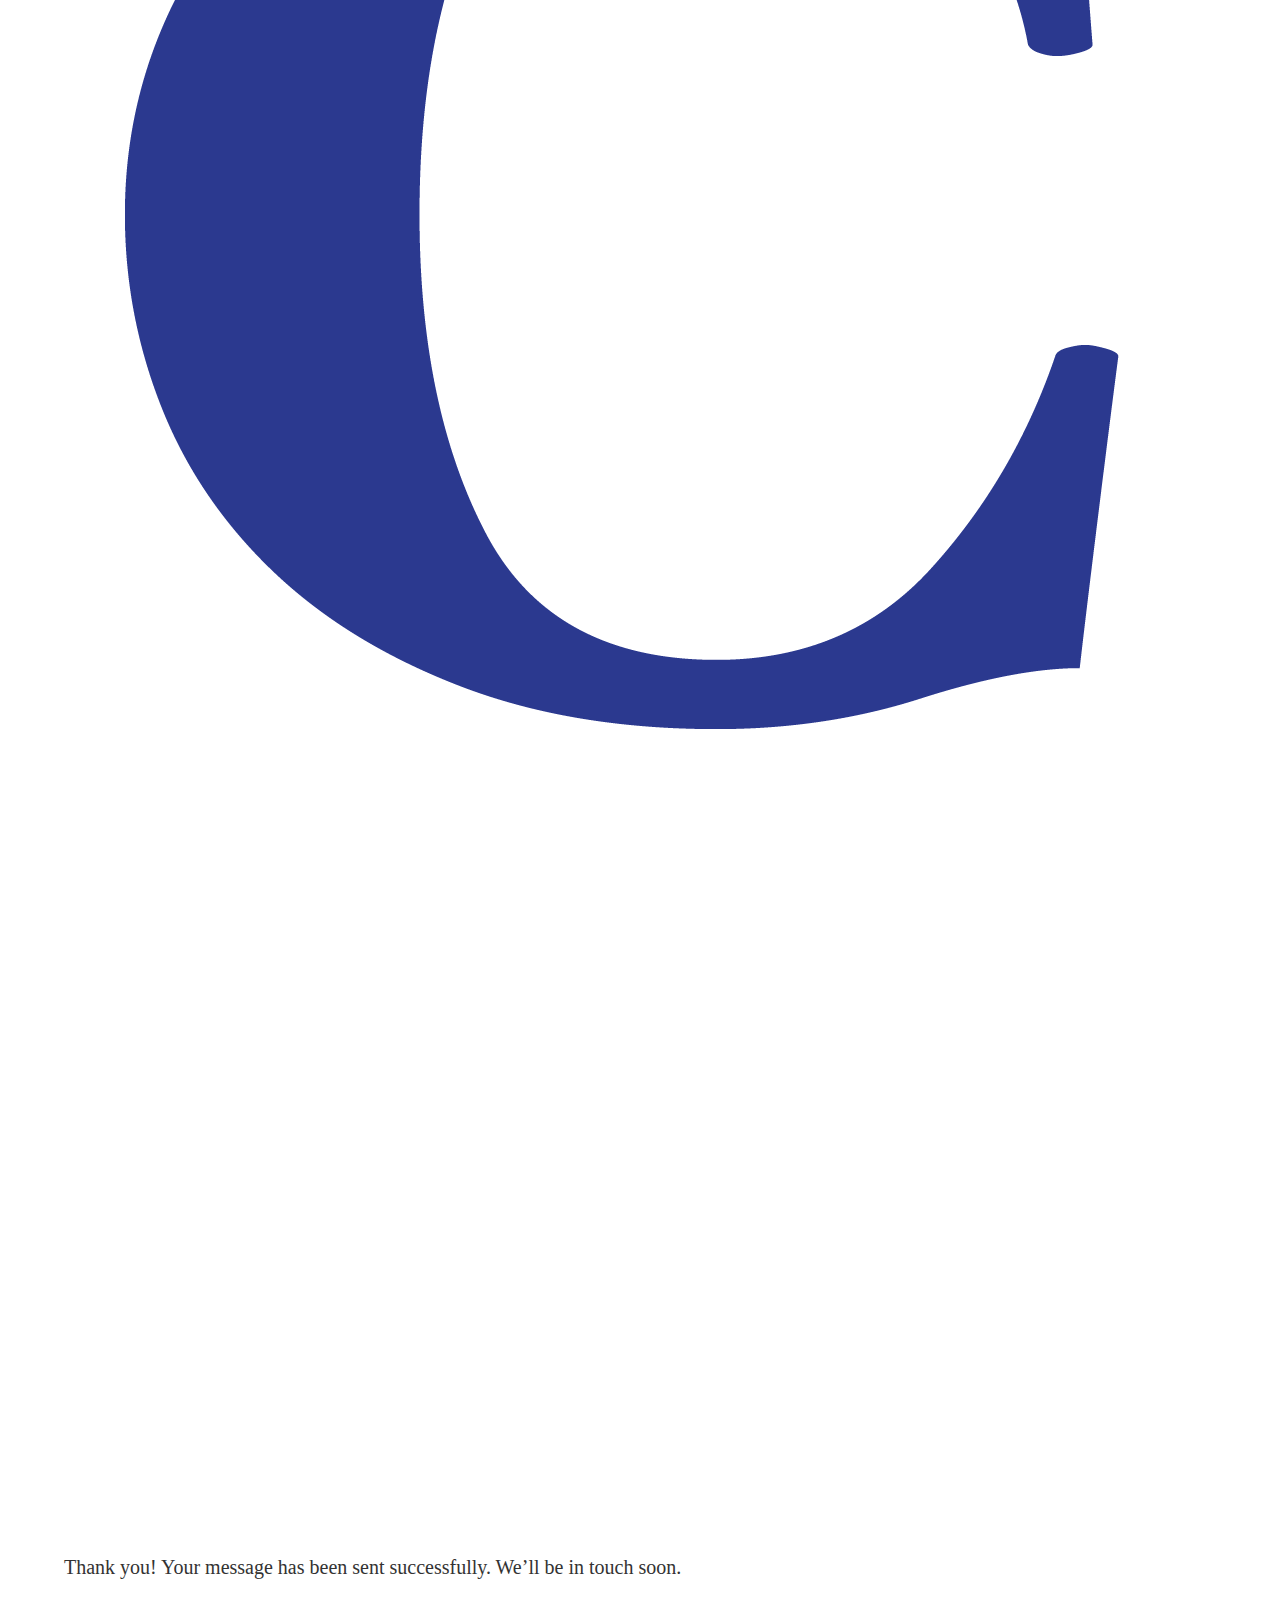
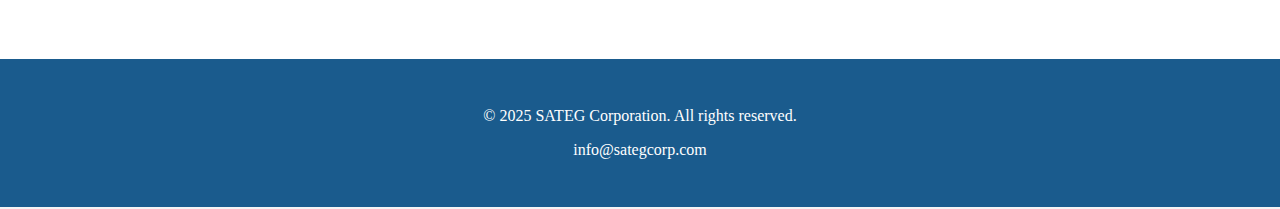
==== commit 2f0006c3: "Update index.html" ====
--- a/index.html
+++ b/index.html
@@ -135,7 +135,7 @@
     <section id="contact" class="section">
         <div class="container">
             <h2>Contact Us</h2>
-            <form action="submit_form.php" method="POST">
+            <form action="https://formspree.io/f/xqapjroj" method="POST">
                 <label for="name">Name:</label>
                 <input type="text" id="name" name="name" required>
                 <label for="email">Email:</label>
@@ -143,9 +143,41 @@
                 <label for="message">Message:</label>
                 <textarea id="message" name="message" required></textarea>
                 <button type="submit">Send Message</button>
+                <input type="text" name="_gotcha" style="display:none">
             </form>
         </div>
+        <!-- Confirmation Message (styled and includes logo) -->
+        <div id="form-success" class="form-success">
+          <img src="images/sateglogo_v3.png" alt="SATEG Corp Logo" class="success-logo">
+              <p>Thank you! Your message has been sent successfully. We’ll be in touch soon.</p>
+        </div>
     </section>
+
+<!-- Script to show confirmation message -->
+    <script>
+      const form = document.getElementById('contact-form');
+      const successMsg = document.getElementById('form-success');
+    
+      form.addEventListener('submit', async function(e) {
+        e.preventDefault();
+        const formData = new FormData(form);
+    
+        const response = await fetch(form.action, {
+          method: form.method,
+          body: formData,
+          headers: {
+            'Accept': 'application/json'
+          }
+        });
+    
+        if (response.ok) {
+          form.reset();
+          successMsg.style.display = 'block';
+        } else {
+          alert('Oops! Something went wrong. Please try again later.');
+        }
+      });
+    </script>
     
     <!-- Footer -->
     <footer>
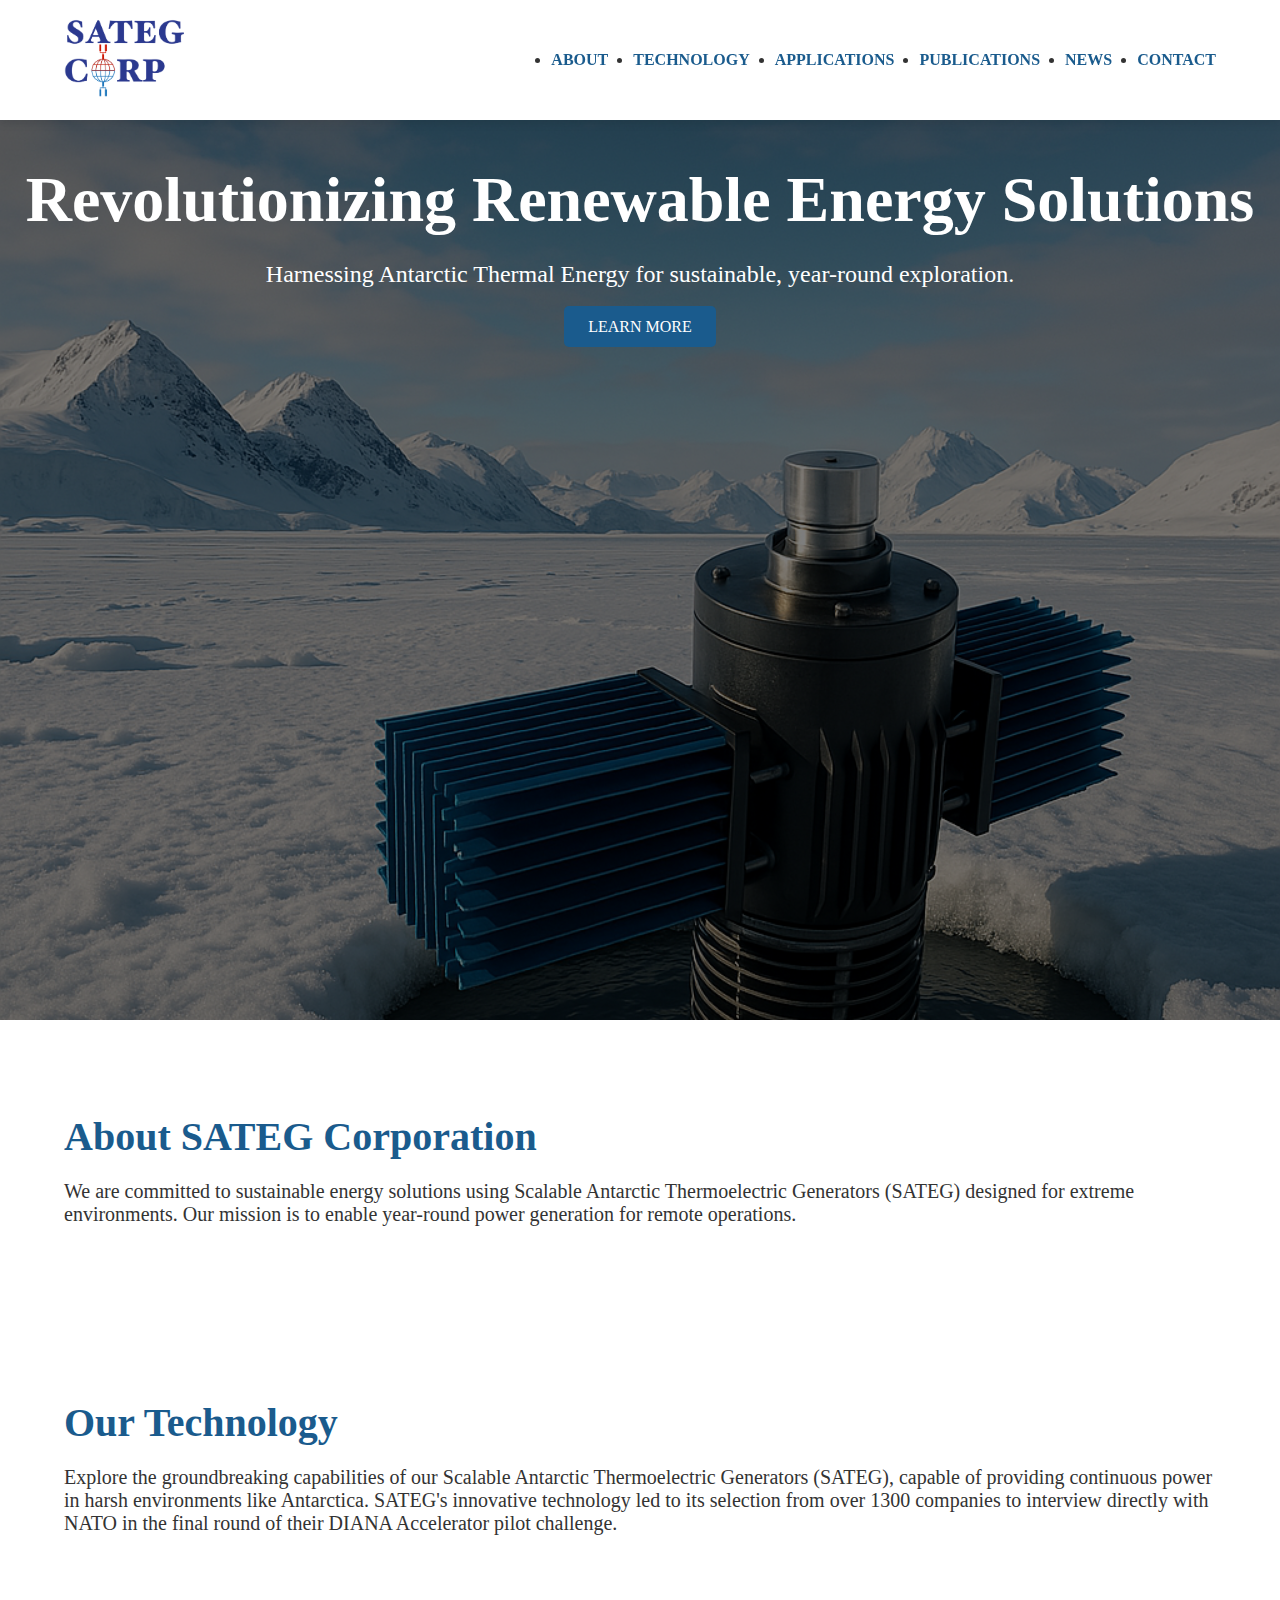
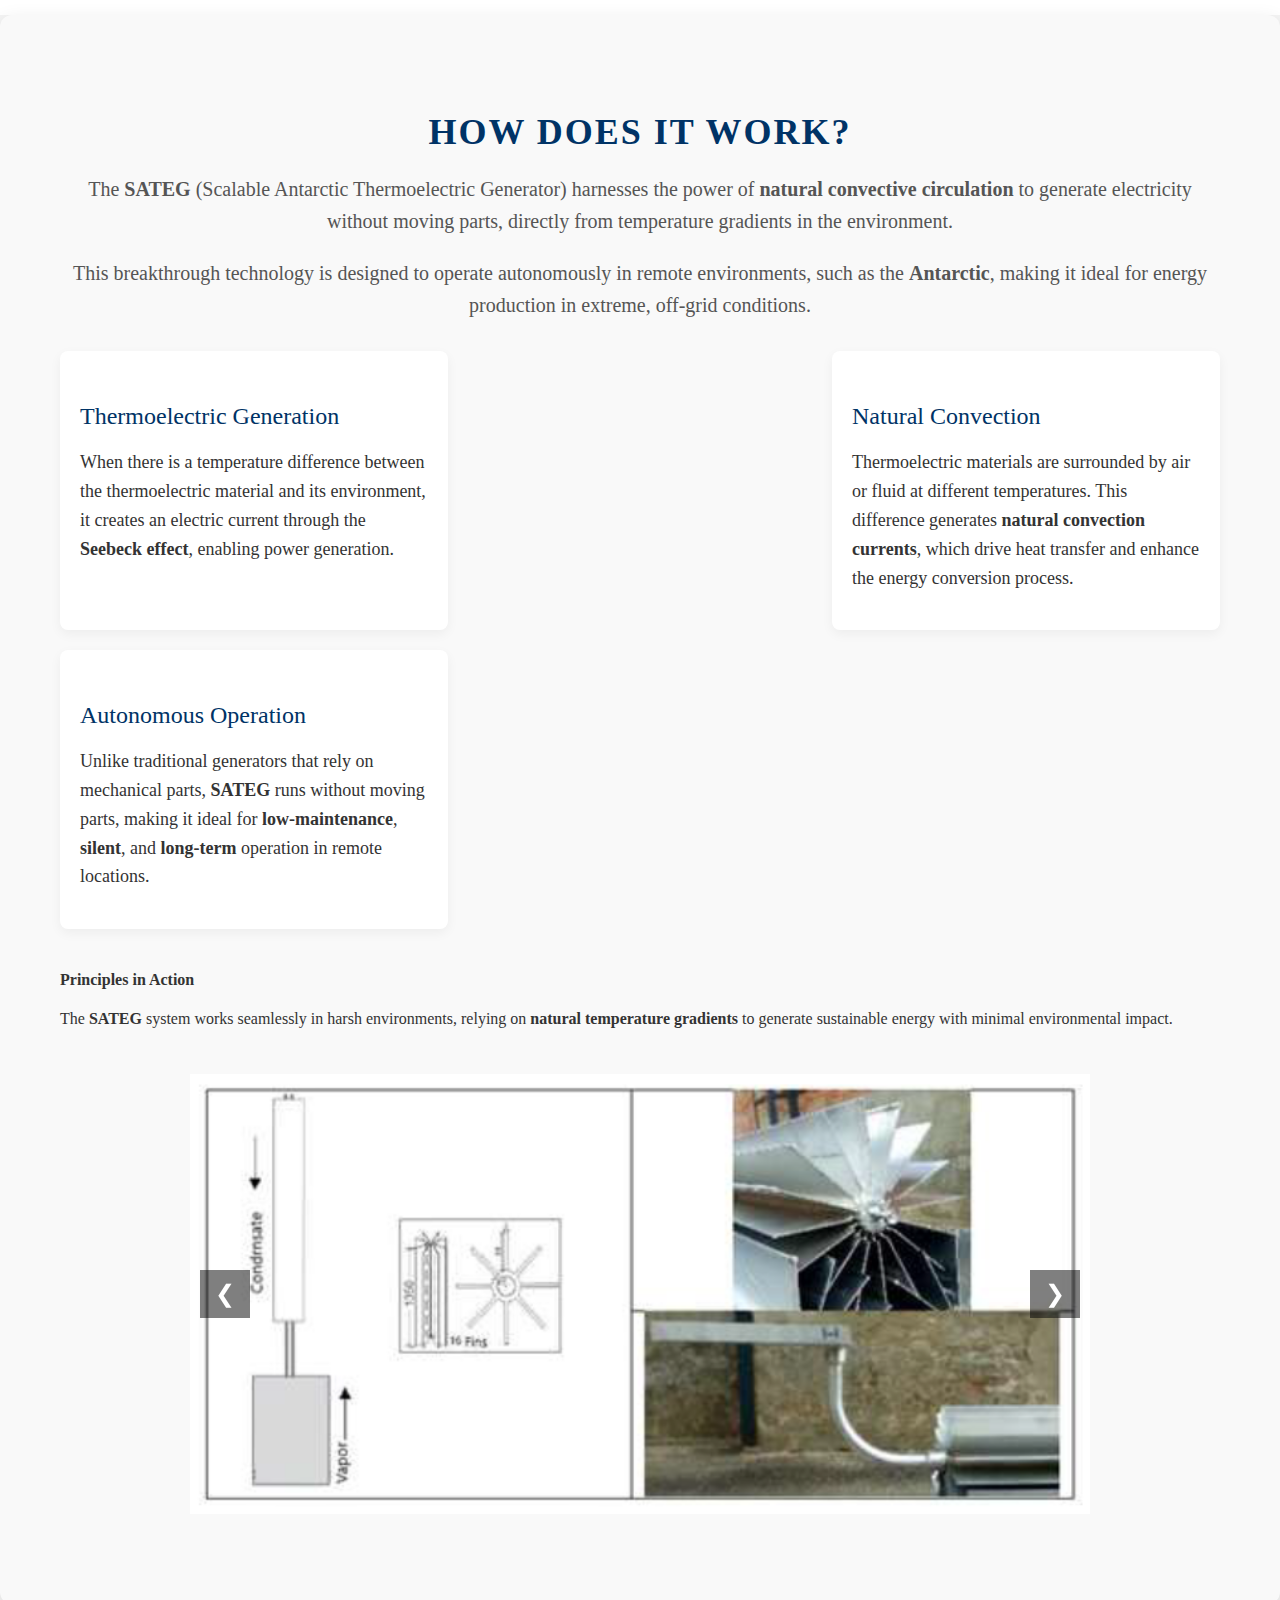
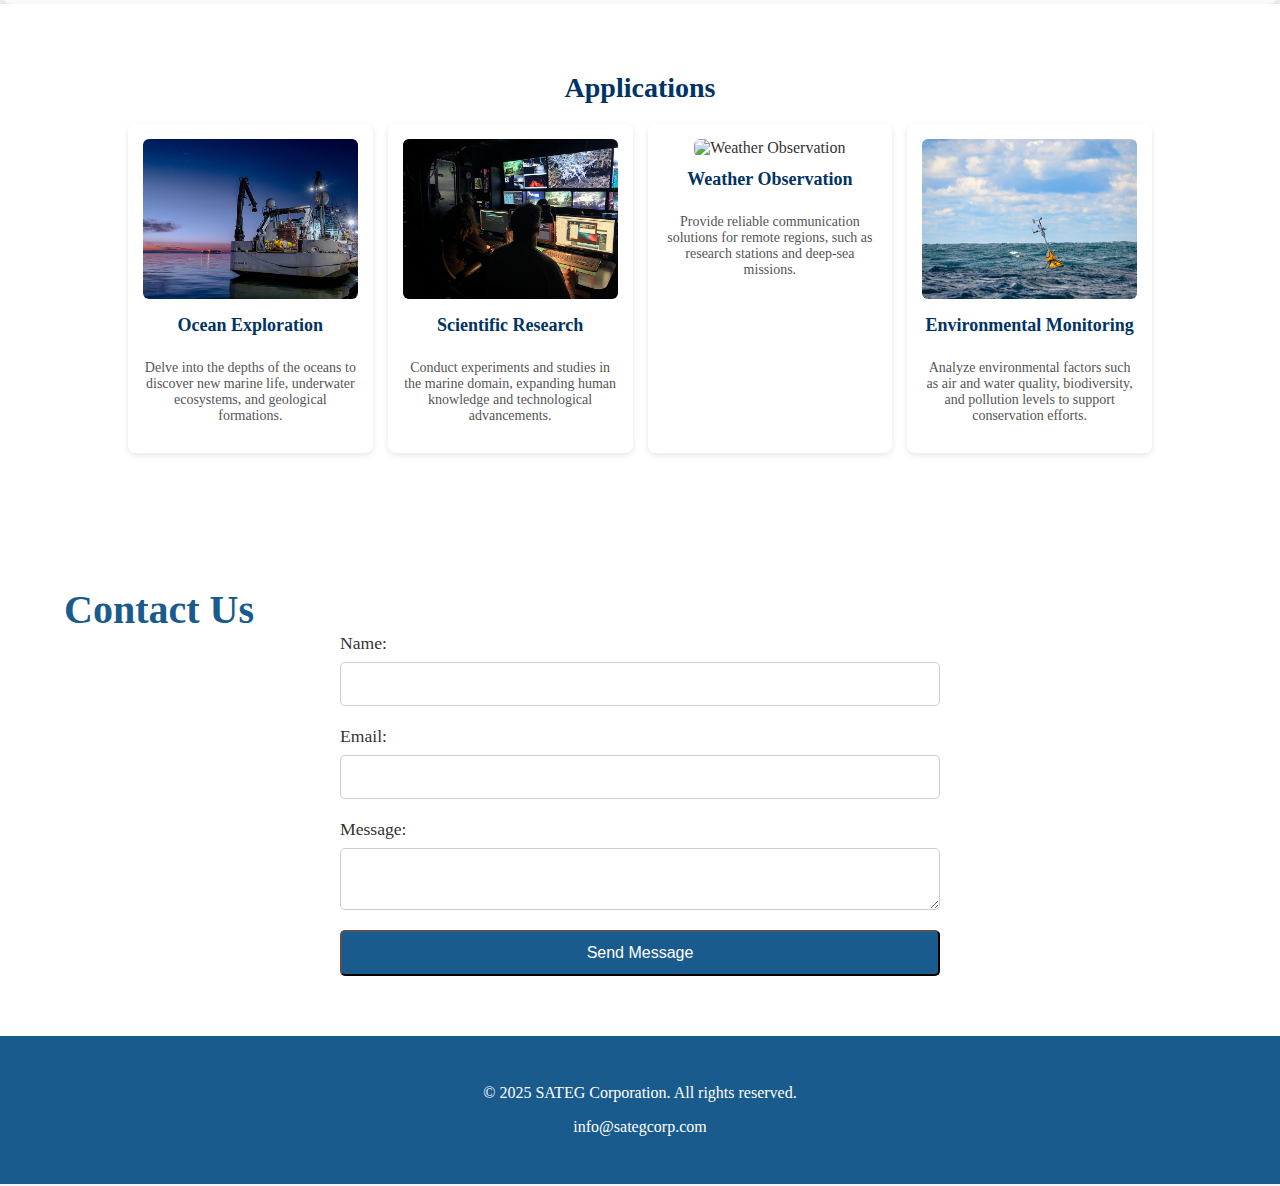
==== commit 6b001403: "Update index.html" ====
--- a/index.html
+++ b/index.html
@@ -146,38 +146,9 @@
                 <input type="text" name="_gotcha" style="display:none">
             </form>
         </div>
-        <!-- Confirmation Message (styled and includes logo) -->
-        <div id="form-success" class="form-success">
-          <img src="images/sateglogo_v3.png" alt="SATEG Corp Logo" class="success-logo">
-              <p>Thank you! Your message has been sent successfully. We’ll be in touch soon.</p>
-        </div>
     </section>
 
-<!-- Script to show confirmation message -->
-    <script>
-      const form = document.getElementById('contact-form');
-      const successMsg = document.getElementById('form-success');
-    
-      form.addEventListener('submit', async function(e) {
-        e.preventDefault();
-        const formData = new FormData(form);
-    
-        const response = await fetch(form.action, {
-          method: form.method,
-          body: formData,
-          headers: {
-            'Accept': 'application/json'
-          }
-        });
-    
-        if (response.ok) {
-          form.reset();
-          successMsg.style.display = 'block';
-        } else {
-          alert('Oops! Something went wrong. Please try again later.');
-        }
-      });
-    </script>
+
     
     <!-- Footer -->
     <footer>
--- a/styles.css
+++ b/styles.css
@@ -501,6 +501,8 @@
     padding: 2rem 5%;
 }
 
+
+
 /* Responsive Styling */
 @media (max-width: 768px) {
     .navbar ul {
